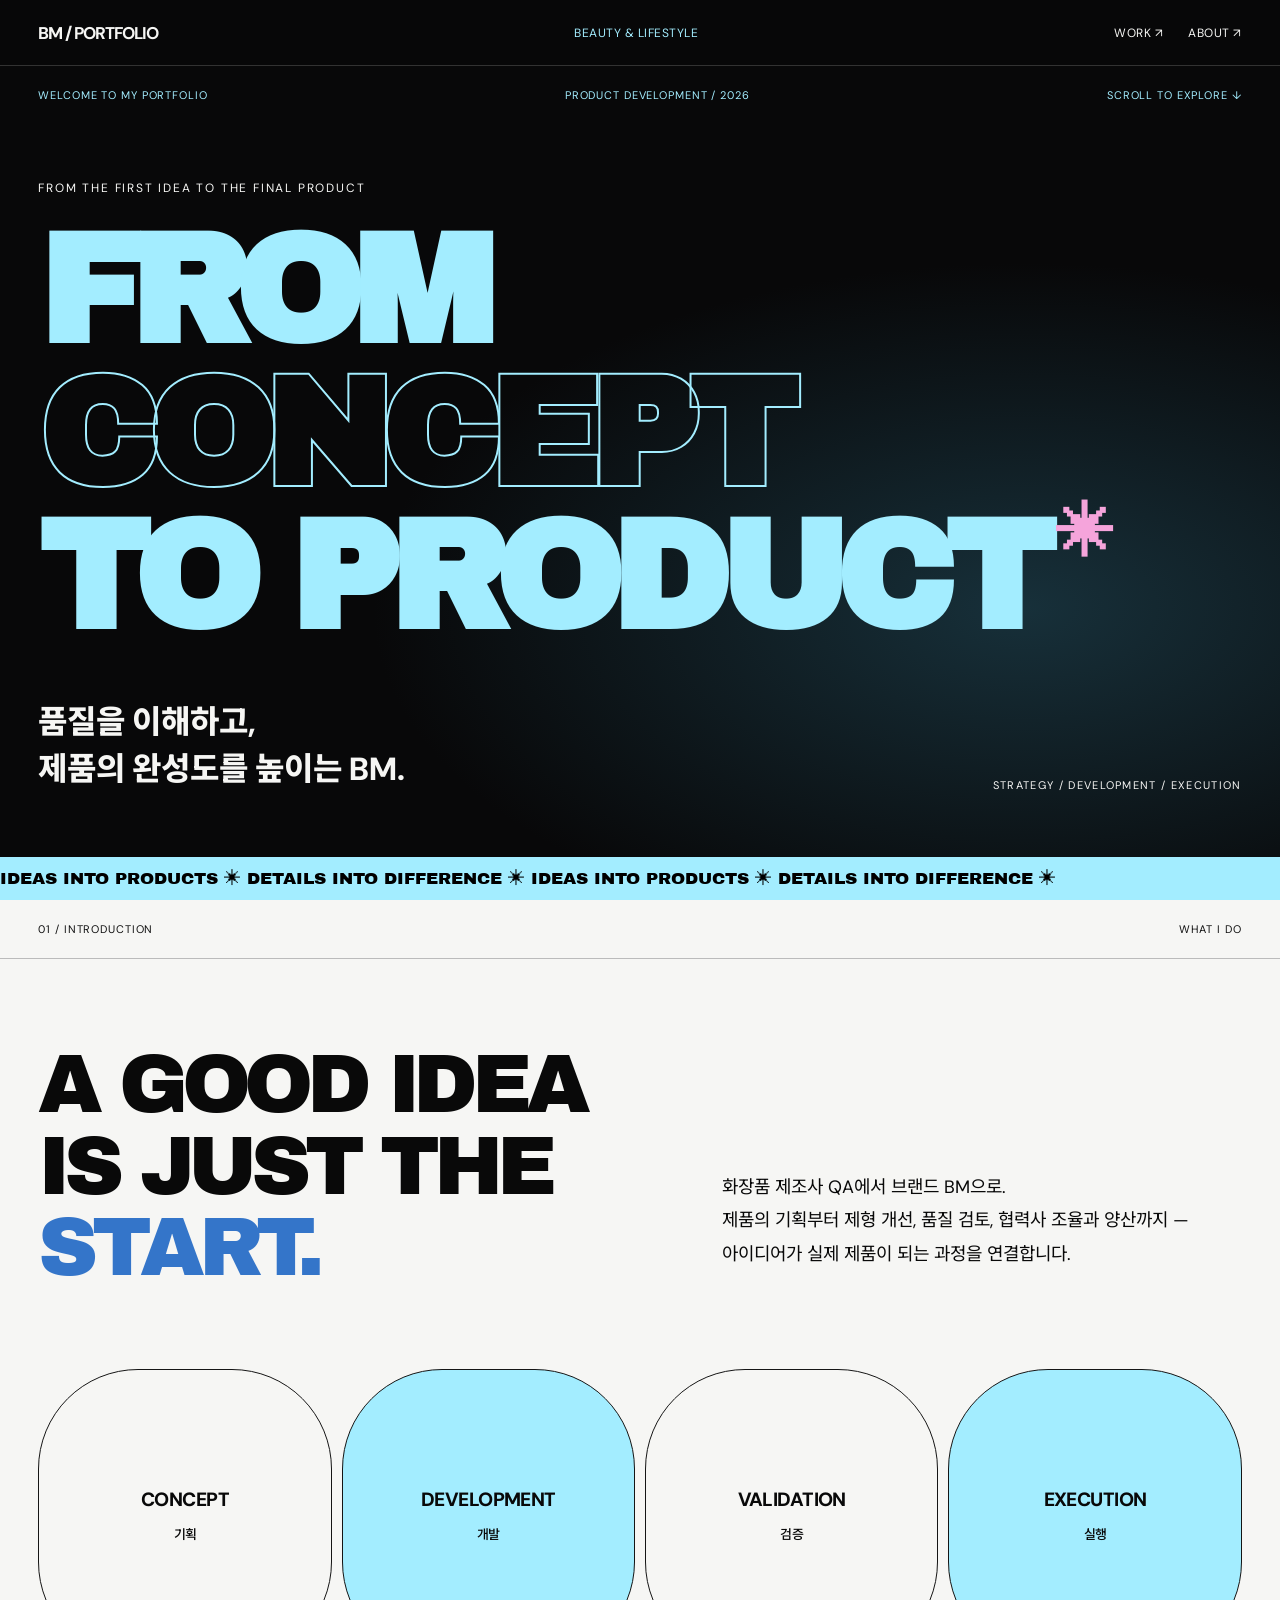
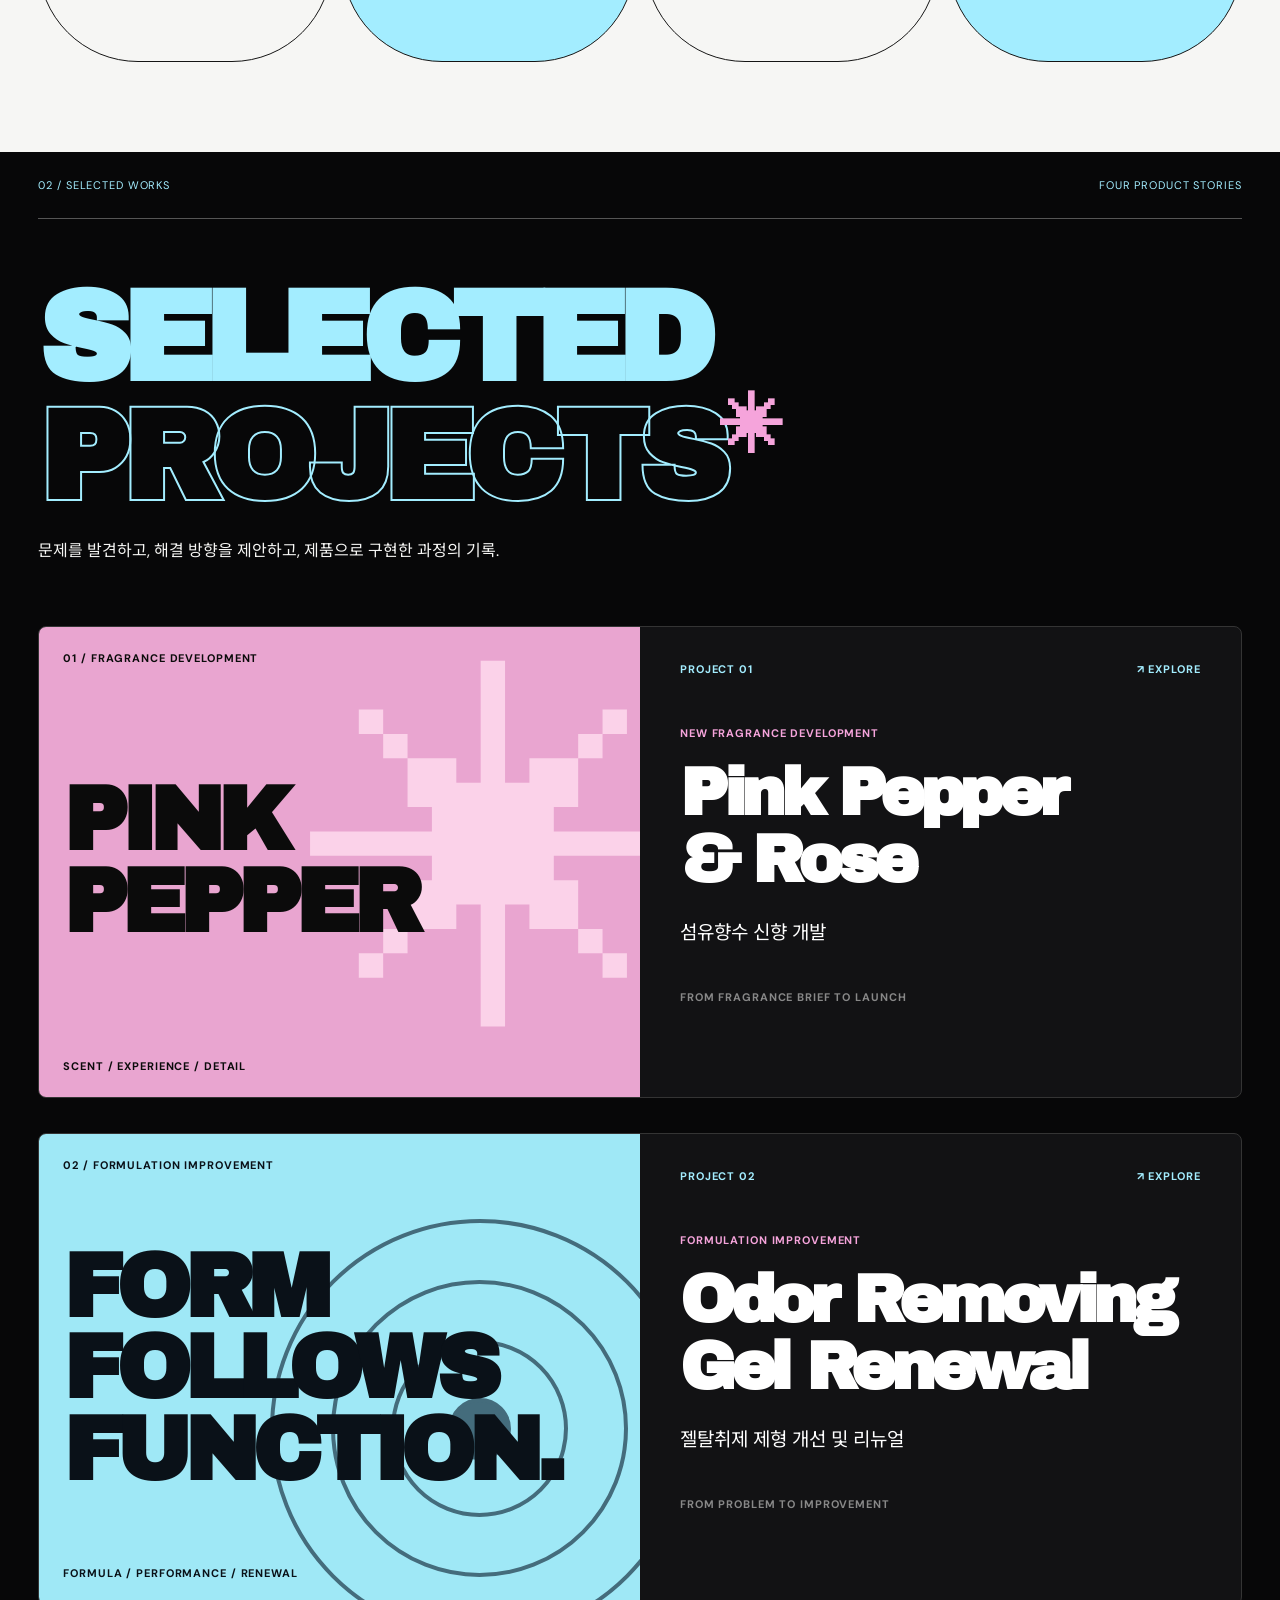
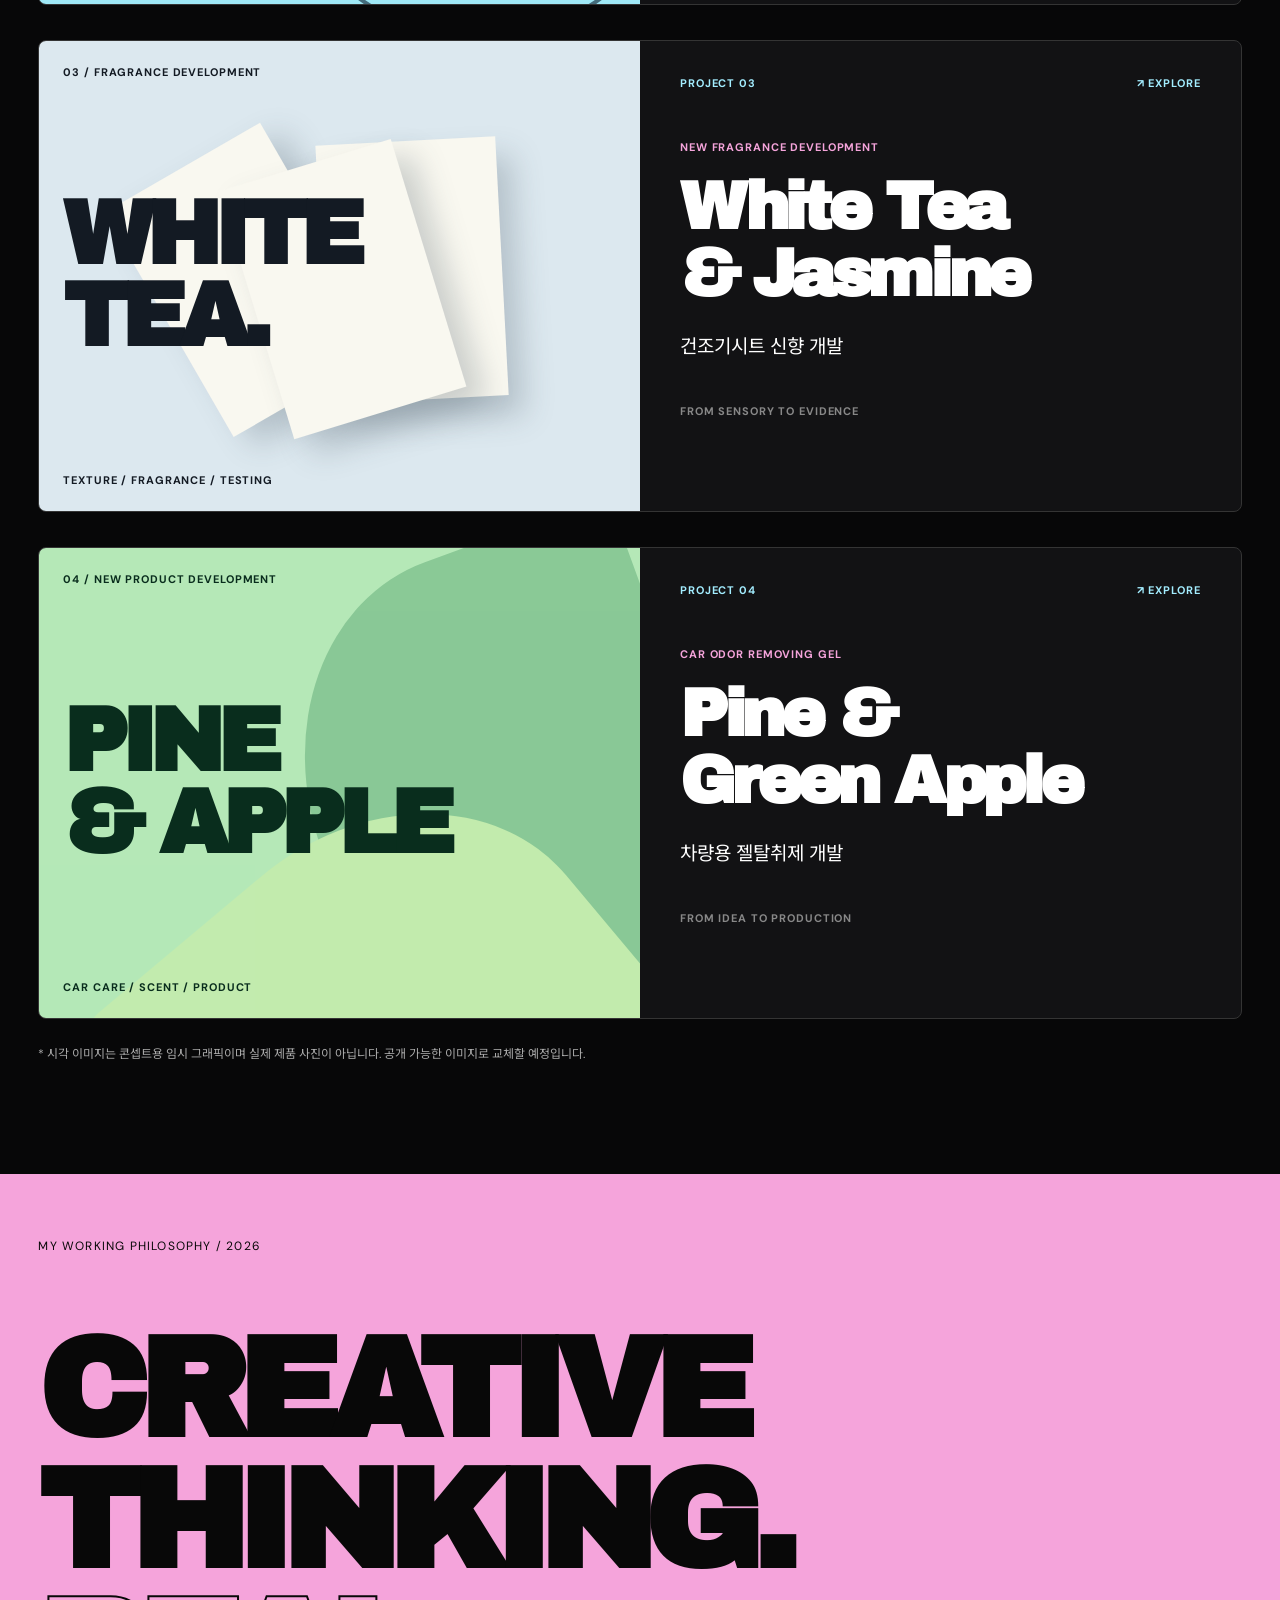
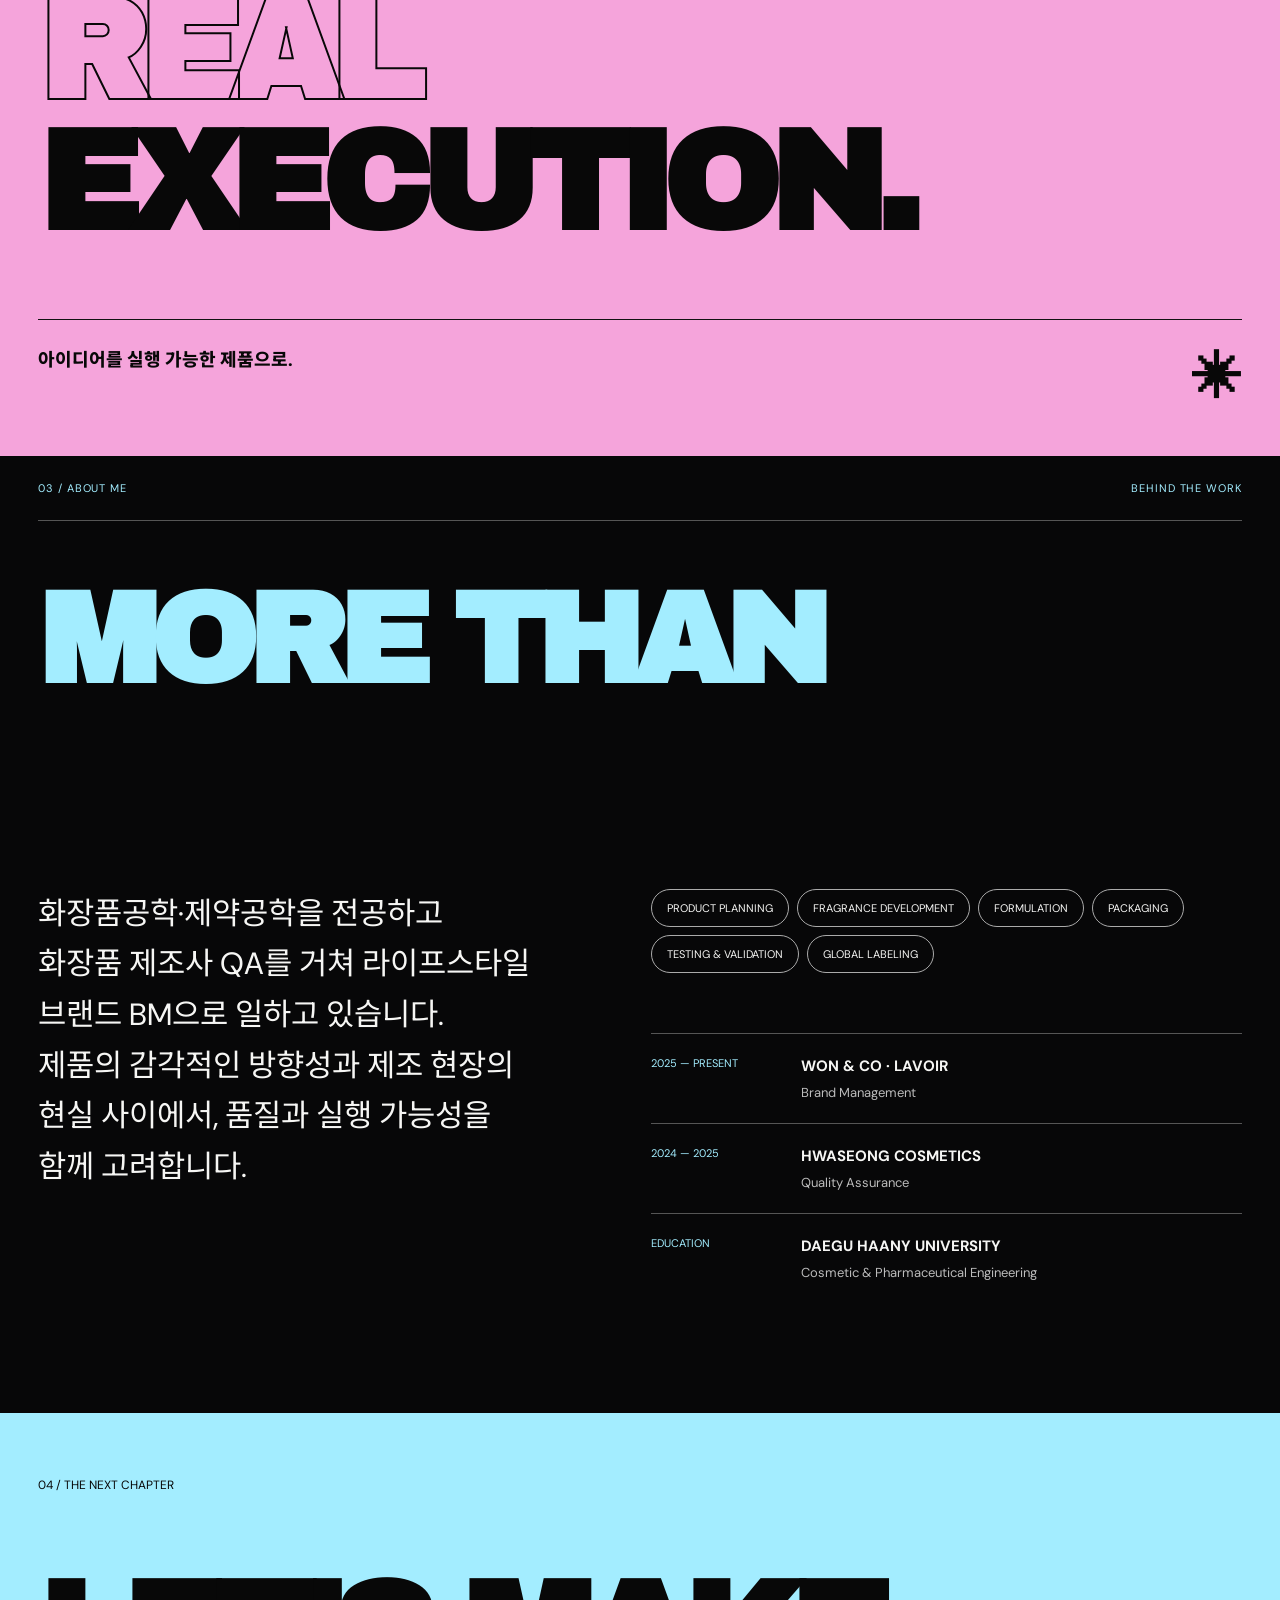
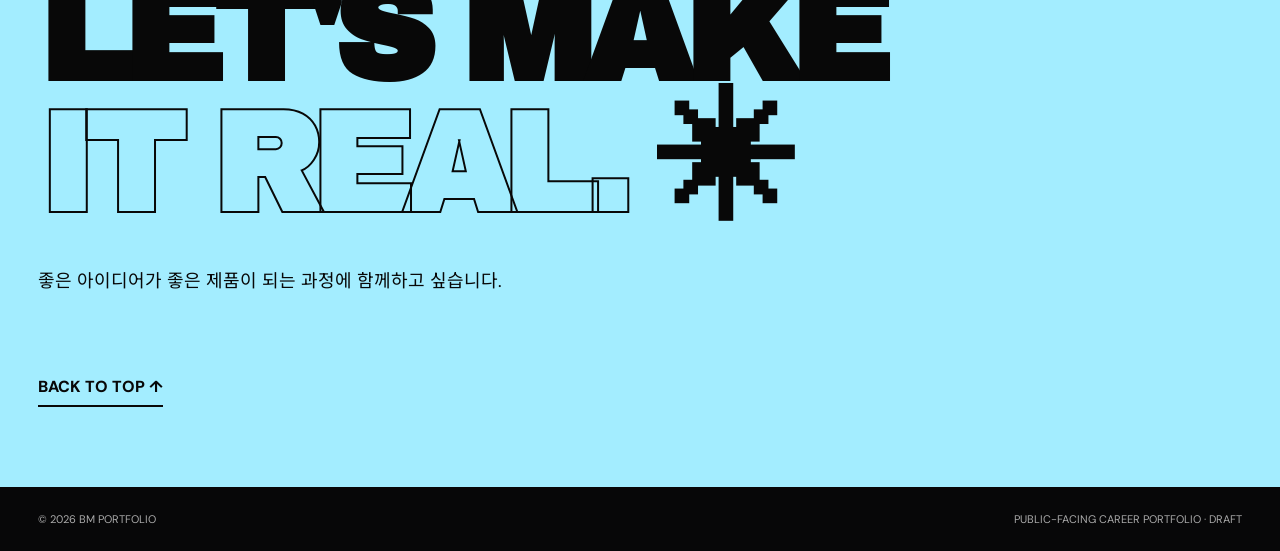
==== index.html @ 5243c2a8 "Add files via upload" ====
<!doctype html><html lang="ko"><head><meta charset="utf-8"><meta name="viewport" content="width=device-width,initial-scale=1"><meta name="theme-color" content="#050505"><meta name="description" content="Beauty & Lifestyle Brand Management Portfolio"><title>FROM CONCEPT TO PRODUCT — BM PORTFOLIO</title><link rel="stylesheet" href="style.css"></head><body>
<div class="progress" id="progress"></div><header class="topbar" id="top"><a class="logo" href="#top">BM / <b>PORTFOLIO</b></a><span>BEAUTY & LIFESTYLE</span><nav><a href="#work">WORK ↗</a><a href="#about">ABOUT ↗</a></nav></header>
<main><section class="hero"><div class="hero-meta"><span>WELCOME TO MY PORTFOLIO</span><span>PRODUCT DEVELOPMENT / 2026</span><span>SCROLL TO EXPLORE ↓</span></div><div class="hero-center"><div class="hero-kicker">FROM THE FIRST IDEA TO THE FINAL PRODUCT</div><h1>FROM<br><i>CONCEPT</i><br>TO PRODUCT<span class="star">✳</span></h1><div class="hero-bottom"><p>품질을 이해하고,<br>제품의 완성도를 높이는 BM.</p><span>STRATEGY / DEVELOPMENT / EXECUTION</span></div></div><div class="hero-ticker"><div>IDEAS INTO PRODUCTS ✳ DETAILS INTO DIFFERENCE ✳ IDEAS INTO PRODUCTS ✳ DETAILS INTO DIFFERENCE ✳ </div></div></section>
<section class="intro"><div class="intro-top"><span>01 / INTRODUCTION</span><span>WHAT I DO</span></div><div class="intro-content"><p class="intro-lead">A GOOD IDEA<br>IS JUST THE <em>START.</em></p><p class="intro-copy">화장품 제조사 QA에서 브랜드 BM으로.<br>제품의 기획부터 제형 개선, 품질 검토, 협력사 조율과 양산까지 — 아이디어가 실제 제품이 되는 과정을 연결합니다.</p></div><div class="intro-process"><span>CONCEPT <b>기획</b></span><span>DEVELOPMENT <b>개발</b></span><span>VALIDATION <b>검증</b></span><span>EXECUTION <b>실행</b></span></div></section>
<section class="work" id="work"><div class="section-label"><span>02 / SELECTED WORKS</span><span>FOUR PRODUCT STORIES</span></div><h2>SELECTED<br><em>PROJECTS</em><span>✳</span></h2><p class="work-caption">문제를 발견하고, 해결 방향을 제안하고, 제품으로 구현한 과정의 기록.</p><div class="projects">
<button class="project project-one" data-project="pink"><div class="project-visual visual-pink"><span class="visual-top">01 / FRAGRANCE DEVELOPMENT</span><div class="flower-shape">✳</div><strong>PINK<br>PEPPER</strong><span class="visual-foot">SCENT / EXPERIENCE / DETAIL</span></div><div class="project-text"><div class="project-text-top"><span>PROJECT 01</span><span>↗ EXPLORE</span></div><div><span class="project-type">NEW FRAGRANCE DEVELOPMENT</span><h3>Pink Pepper<br>& Rose</h3><p>섬유향수 신향 개발</p></div><span class="project-end">FROM FRAGRANCE BRIEF TO LAUNCH</span></div></button>
<button class="project project-two" data-project="gel"><div class="project-visual visual-gel"><span class="visual-top">02 / FORMULATION IMPROVEMENT</span><div class="gel-shape"><div></div><div></div><div></div></div><strong>FORM<br>FOLLOWS<br>FUNCTION.</strong><span class="visual-foot">FORMULA / PERFORMANCE / RENEWAL</span></div><div class="project-text"><div class="project-text-top"><span>PROJECT 02</span><span>↗ EXPLORE</span></div><div><span class="project-type">FORMULATION IMPROVEMENT</span><h3>Odor Removing<br>Gel Renewal</h3><p>젤탈취제 제형 개선 및 리뉴얼</p></div><span class="project-end">FROM PROBLEM TO IMPROVEMENT</span></div></button>
<button class="project project-three" data-project="white"><div class="project-visual visual-white"><span class="visual-top">03 / FRAGRANCE DEVELOPMENT</span><div class="paper-shape"><i></i><i></i><i></i></div><strong>WHITE<br>TEA.</strong><span class="visual-foot">TEXTURE / FRAGRANCE / TESTING</span></div><div class="project-text"><div class="project-text-top"><span>PROJECT 03</span><span>↗ EXPLORE</span></div><div><span class="project-type">NEW FRAGRANCE DEVELOPMENT</span><h3>White Tea<br>& Jasmine</h3><p>건조기시트 신향 개발</p></div><span class="project-end">FROM SENSORY TO EVIDENCE</span></div></button>
<button class="project project-four" data-project="pine"><div class="project-visual visual-pine"><span class="visual-top">04 / NEW PRODUCT DEVELOPMENT</span><div class="pine-shape"><i></i><i></i></div><strong>PINE<br>& APPLE</strong><span class="visual-foot">CAR CARE / SCENT / PRODUCT</span></div><div class="project-text"><div class="project-text-top"><span>PROJECT 04</span><span>↗ EXPLORE</span></div><div><span class="project-type">CAR ODOR REMOVING GEL</span><h3>Pine &<br>Green Apple</h3><p>차량용 젤탈취제 개발</p></div><span class="project-end">FROM IDEA TO PRODUCTION</span></div></button>
</div><p class="disclaimer">* 시각 이미지는 콘셉트용 임시 그래픽이며 실제 제품 사진이 아닙니다. 공개 가능한 이미지로 교체할 예정입니다.</p></section>
<section class="statement"><span>MY WORKING PHILOSOPHY / 2026</span><p>CREATIVE<br>THINKING.<br><em>REAL</em> EXECUTION.</p><div class="statement-bottom"><span>아이디어를 실행 가능한 제품으로.</span><span>✳</span></div></section>
<section class="about" id="about"><div class="section-label"><span>03 / ABOUT ME</span><span>BEHIND THE WORK</span></div><h2>MORE THAN<br><em>AN IDEA.</em></h2><div class="about-grid"><p>화장품공학·제약공학을 전공하고 화장품 제조사 QA를 거쳐 라이프스타일 브랜드 BM으로 일하고 있습니다. 제품의 감각적인 방향성과 제조 현장의 현실 사이에서, 품질과 실행 가능성을 함께 고려합니다.</p><div><div class="skills"><span>PRODUCT PLANNING</span><span>FRAGRANCE DEVELOPMENT</span><span>FORMULATION</span><span>PACKAGING</span><span>TESTING & VALIDATION</span><span>GLOBAL LABELING</span></div><div class="career"><div><small>2025 — PRESENT</small><b>WON & CO · LAVOIR</b><span>Brand Management</span></div><div><small>2024 — 2025</small><b>HWASEONG COSMETICS</b><span>Quality Assurance</span></div><div><small>EDUCATION</small><b>DAEGU HAANY UNIVERSITY</b><span>Cosmetic & Pharmaceutical Engineering</span></div></div></div></div></section>
<section class="closing" id="contact"><span>04 / THE NEXT CHAPTER</span><h2>LET'S MAKE<br><em>IT REAL.</em> ✳</h2><p>좋은 아이디어가 좋은 제품이 되는 과정에 함께하고 싶습니다.</p><a href="#top">BACK TO TOP ↑</a></section></main><footer><span>© 2026 BM PORTFOLIO</span><span>PUBLIC-FACING CAREER PORTFOLIO · DRAFT</span></footer>
<dialog id="projectDialog" class="dialog" aria-labelledby="dialogTitle"><div class="dialog-inner"><div class="dialog-top"><span id="dialogIndex">PROJECT / 01</span><button class="close-btn" id="closeDialog" aria-label="닫기">CLOSE ✕</button></div><div class="dialog-hero"><span id="dialogCategory"></span><h2 id="dialogTitle"></h2><p id="dialogSubtitle"></p></div><div class="dialog-content"><div><span class="kicker">OVERVIEW</span><p id="dialogOverview"></p></div><div><span class="kicker">CHALLENGE / 해결 과제</span><p id="dialogChallenge"></p></div><div><span class="kicker">MY CONTRIBUTION / 담당 역할</span><ul id="dialogContributions"></ul></div><div><span class="kicker">DECISION & OUTCOME / 판단과 결과</span><p id="dialogOutcome"></p></div><div class="dialog-foot"><span>공개 가능한 범위로 정리한 사례이며 일부 수치는 비공개</span><button id="nextProject">NEXT PROJECT ↗</button></div></div></div></dialog><script src="script.js"></script></body></html>
---- style.css ----
@import url('https://fonts.googleapis.com/css2?family=Archivo+Black&family=DM+Sans:wght@400;500;600;700;800&family=Noto+Sans+KR:wght@400;500;600;700;800&display=swap');
:root{--black:#070708;--blue:#a3edff;--pink:#f5a4db;--white:#f6f6f4}*{box-sizing:border-box}html{scroll-behavior:smooth}body{margin:0;background:var(--black);color:var(--white);font-family:'DM Sans','Noto Sans KR',sans-serif}a{color:inherit;text-decoration:none}button{font:inherit}::selection{background:var(--pink);color:#000}.progress{position:fixed;top:0;left:0;height:3px;background:var(--blue);z-index:99;width:0}.topbar{height:66px;display:flex;align-items:center;justify-content:space-between;padding:0 3%;border-bottom:1px solid #323232;font-size:12px;letter-spacing:.04em;position:relative;z-index:2}.logo{font-size:17px;font-weight:800;letter-spacing:-.06em}.topbar>span{color:var(--blue)}.topbar nav{display:flex;gap:25px}.topbar nav a:hover{color:var(--blue)}.hero{min-height:calc(100vh - 66px);display:flex;flex-direction:column;justify-content:space-between;overflow:hidden;background:radial-gradient(ellipse at 80% 65%,#17303a 0%,transparent 45%),#080809}.hero-meta,.section-label,.intro-top{display:flex;justify-content:space-between;gap:20px;padding:22px 3%;font-size:11px;letter-spacing:.08em;color:var(--blue)}.hero-center{padding:4vh 3% 5vh}.hero-kicker{font-size:12px;margin-bottom:25px;letter-spacing:.15em}.hero h1,.work h2,.about h2,.closing h2,.statement p{font-family:'Archivo Black','Noto Sans KR',sans-serif;font-weight:900;letter-spacing:-.075em;line-height:.93;margin:0}.hero h1{font-size:clamp(65px,12vw,205px);color:var(--blue)}.hero h1 i,.work h2 em,.about h2 em,.closing h2 em,.statement p em{font-style:normal;color:transparent;-webkit-text-stroke:2px currentColor}.hero h1 i{color:transparent;-webkit-text-stroke:2px var(--blue)}.star{font-size:.38em;vertical-align:top;margin-left:1vw;color:var(--pink)}.hero-bottom{display:flex;justify-content:space-between;align-items:end;gap:20px;margin-top:50px}.hero-bottom p{font-size:clamp(17px,2.5vw,34px);font-weight:800;line-height:1.45;margin:0}.hero-bottom>span{font-size:11px;letter-spacing:.12em}.hero-ticker{background:var(--blue);color:#000;overflow:hidden;white-space:nowrap;font-family:'Archivo Black',sans-serif;font-size:17px;padding:12px 0}.hero-ticker div{width:max-content;animation:marquee 22s linear infinite}@keyframes marquee{to{transform:translateX(-45%)}}.intro{background:var(--white);color:#090909;padding-bottom:90px}.intro-top{color:#111;border-bottom:1px solid #bbb}.intro-content{display:grid;grid-template-columns:1.2fr 1fr;gap:5%;padding:85px 3% 80px;align-items:end}.intro-lead{font-family:'Archivo Black',sans-serif;font-size:clamp(35px,6.5vw,105px);letter-spacing:-.075em;line-height:.98;margin:0}.intro-lead em{color:#3475c9;font-style:normal}.intro-copy{font-size:clamp(14px,1.4vw,20px);line-height:1.85;word-break:keep-all}.intro-process{display:grid;grid-template-columns:repeat(4,1fr);padding:0 3%;gap:10px}.intro-process span{border:1px solid #151515;border-radius:100px;aspect-ratio:1;display:flex;flex-direction:column;align-items:center;justify-content:center;font-size:clamp(11px,1.5vw,21px);font-weight:800;letter-spacing:-.03em}.intro-process span:nth-child(even){background:var(--blue)}.intro-process b{font-size:13px;font-weight:500;margin-top:12px}.work{padding:0 3% 100px}.work .section-label{padding:26px 0;border-bottom:1px solid #555}.work h2,.about h2{font-size:clamp(65px,10vw,160px);color:var(--blue);margin:60px 0 20px}.work h2 em{color:transparent;-webkit-text-stroke:2px var(--blue)}.work h2>span{color:var(--pink);font-size:.5em;vertical-align:top}.work-caption{margin:0 0 65px;font-size:16px}.projects{display:grid;gap:35px}.project{display:grid;grid-template-columns:1fr 1fr;width:100%;min-height:470px;text-align:left;background:#121214;color:#fff;border:1px solid #343434;border-radius:8px;overflow:hidden;padding:0;cursor:pointer;transition:transform .3s,border-color .3s}.project:hover{transform:translateY(-5px);border-color:var(--blue)}.project-visual{min-height:470px;position:relative;overflow:hidden;display:flex;flex-direction:column;justify-content:space-between;padding:24px}.visual-top,.visual-foot,.project-text-top,.project-type,.project-end{font-size:11px;letter-spacing:.08em;font-weight:700;position:relative;z-index:1}.project-visual strong{font-family:'Archivo Black',sans-serif;font-size:clamp(45px,7vw,110px);letter-spacing:-.08em;line-height:.91;position:relative;z-index:1}.visual-pink{background:#e9a5d0;color:#0b0b0b}.flower-shape{position:absolute;font-size:390px;color:#fbd2e9;top:10%;right:-10%;line-height:1}.visual-gel{background:#9fe8f6;color:#0a1118}.gel-shape{position:absolute;right:-50px;top:18%;width:70%;aspect-ratio:1;border:4px solid #142a3b;border-radius:50%;display:grid;place-items:center;opacity:.65}.gel-shape div{position:absolute;width:72%;height:72%;border:4px solid #142a3b;border-radius:50%}.gel-shape div:nth-child(2){width:43%;height:43%}.gel-shape div:nth-child(3){width:15%;height:15%;background:#142a3b}.visual-white{background:#dce8ef;color:#131a23}.paper-shape{position:absolute;inset:0;display:grid;place-items:center;transform:rotate(-15deg)}.paper-shape i{position:absolute;width:30%;height:55%;background:#f9f8f0;box-shadow:15px 20px 30px #41515b40}.paper-shape i:nth-child(1){transform:translate(-50%,-8%) rotate(-15deg)}.paper-shape i:nth-child(2){transform:translate(40%,5%) rotate(12deg)}.paper-shape i:nth-child(3){transform:translate(0,5%) rotate(-2deg)}.visual-pine{background:#b5e8b7;color:#092d1d}.pine-shape{position:absolute;right:-10%;top:0;width:65%;height:100%;opacity:.4;transform:rotate(-20deg)}.pine-shape i{display:block;width:100%;height:100%;border-radius:50% 5% 50% 5%;background:#4a9965;position:absolute}.pine-shape i:nth-child(2){transform:translate(-50%,40%) rotate(70deg);background:#d6f0a0}.project-text{padding:35px 40px;display:flex;flex-direction:column;justify-content:space-between;gap:45px}.project-text-top{display:flex;justify-content:space-between;color:var(--blue)}.project-type{color:var(--pink)}.project-text h3{font-family:'Archivo Black',sans-serif;font-size:clamp(40px,5.2vw,84px);line-height:1;letter-spacing:-.065em;margin:18px 0 24px}.project-text p{font-size:19px;margin:0}.project-end{color:#888}.disclaimer{font-size:12px;color:#aaa;margin-top:25px}.statement{background:var(--pink);color:#080808;padding:60px 3% 45px}.statement>span{font-size:12px;letter-spacing:.1em}.statement p{font-size:clamp(55px,11vw,180px);margin:70px 0}.statement p em{color:transparent;-webkit-text-stroke:2px #080808}.statement-bottom{border-top:1px solid #111;padding-top:25px;display:flex;justify-content:space-between;font-weight:800;font-size:18px}.statement-bottom span:last-child{font-size:50px}.about{padding:0 3% 110px}.about .section-label{padding:25px 0;border-bottom:1px solid #555}.about h2{margin-bottom:70px}.about-grid{display:grid;grid-template-columns:1fr 1.2fr;gap:10%}.about-grid>p{font-size:clamp(19px,2.4vw,32px);line-height:1.65;word-break:keep-all;margin:0}.skills{display:flex;flex-wrap:wrap;gap:8px;margin-bottom:60px}.skills span{border:1px solid #aaa;border-radius:100px;padding:11px 15px;font-size:11px}.career>div{display:grid;grid-template-columns:130px 1fr;gap:8px 20px;padding:22px 0;border-top:1px solid #555}.career small{font-size:11px;color:var(--blue)}.career b{font-size:15px}.career span{grid-column:2;font-size:13px;color:#bbb}.closing{padding:60px 3% 80px;background:var(--blue);color:#080808}.closing>span{font-size:12px}.closing h2{font-size:clamp(60px,11vw,170px);margin:75px 0 35px}.closing h2 em{color:transparent;-webkit-text-stroke:2px #080808}.closing p{font-size:18px}.closing a{display:inline-block;margin-top:65px;border-bottom:2px solid #080808;padding-bottom:8px;font-weight:800}footer{padding:25px 3%;display:flex;justify-content:space-between;font-size:11px;color:#aaa}.dialog{max-width:900px;width:calc(100% - 24px);max-height:90vh;border:1px solid #444;background:#101013;color:#fff;padding:0;border-radius:8px}.dialog::backdrop{background:#000c;backdrop-filter:blur(8px)}.dialog-inner{padding:35px}.dialog-top{display:flex;justify-content:space-between;align-items:center;color:var(--blue);font-size:12px}.close-btn,.dialog-foot button{background:var(--blue);color:#000;border:0;padding:13px 18px;font-weight:800;cursor:pointer}.dialog-hero{padding:65px 0 45px;border-bottom:1px solid #555}.dialog-hero>span,.kicker{font-size:11px;letter-spacing:.1em;color:var(--pink);font-weight:800}.dialog-hero h2{font-family:'Archivo Black',sans-serif;font-size:clamp(36px,7vw,80px);line-height:1;letter-spacing:-.07em;margin:18px 0}.dialog-hero p{font-size:20px}.dialog-content{display:grid;gap:30px;padding:35px 0}.dialog-content p,.dialog-content li{line-height:1.8;word-break:keep-all}.dialog-content ul{padding-left:22px}.dialog-foot{border-top:1px solid #555;padding-top:25px;display:flex;justify-content:space-between;align-items:center;gap:20px;font-size:12px;color:#aaa}@media(max-width:760px){.topbar{height:58px}.topbar>span{display:none}.hero{min-height:75vh}.hero-meta span:nth-child(2){display:none}.hero h1{font-size:clamp(50px,12.5vw,95px)}.hero h1 i{-webkit-text-stroke:1px var(--blue)}.hero-bottom{align-items:start;flex-direction:column}.intro-content,.about-grid{grid-template-columns:1fr;gap:30px}.intro-content{padding:55px 3%}.intro-process{grid-template-columns:repeat(2,1fr)}.intro-process span{max-width:230px;width:100%;margin:auto}.project{grid-template-columns:1fr}.project-visual{min-height:330px}.project-text{min-height:320px;padding:26px}.project-text h3{font-size:clamp(42px,10vw,68px)}.career>div{grid-template-columns:100px 1fr}.statement p{margin:45px 0}.dialog-inner{padding:22px}.dialog-foot{flex-direction:column;align-items:start}footer{gap:20px;flex-wrap:wrap}}
@media(prefers-reduced-motion:reduce){*,*:before,*:after{animation:none!important;scroll-behavior:auto!important;transition:none!important}}
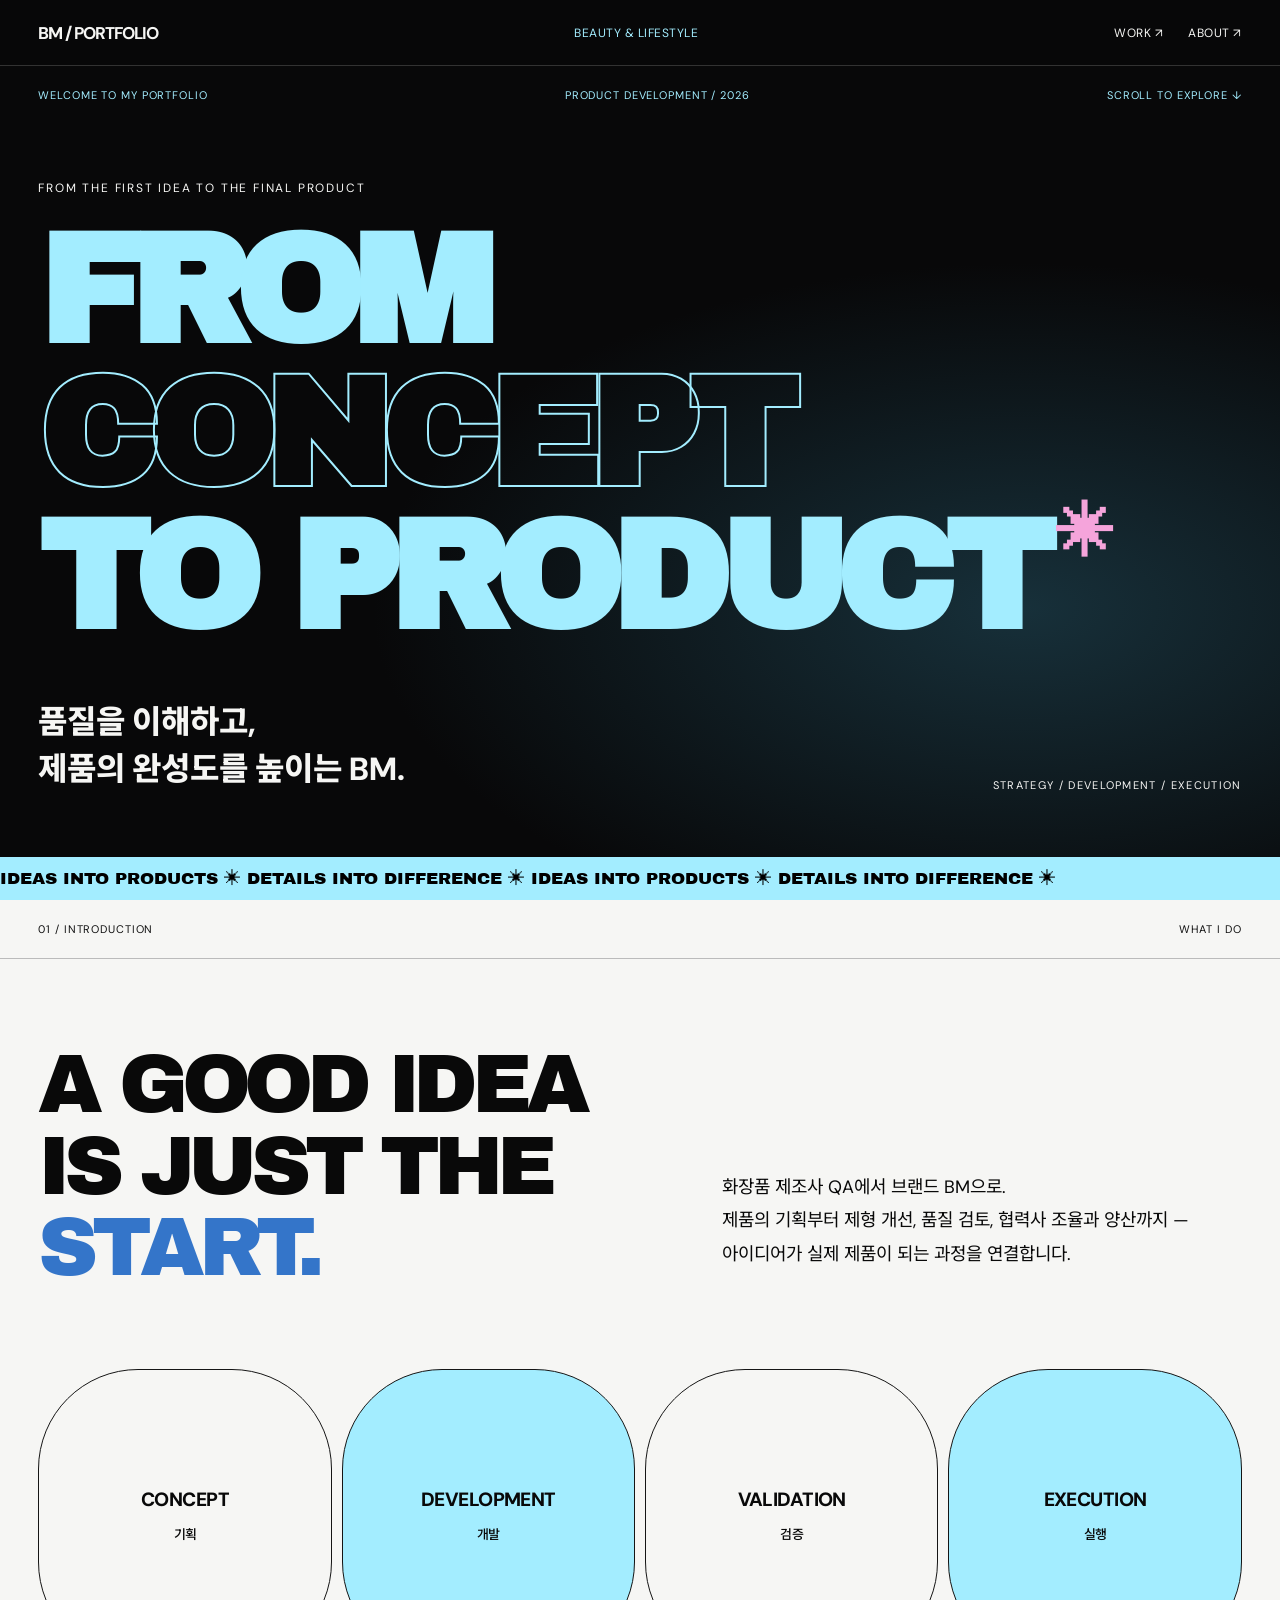
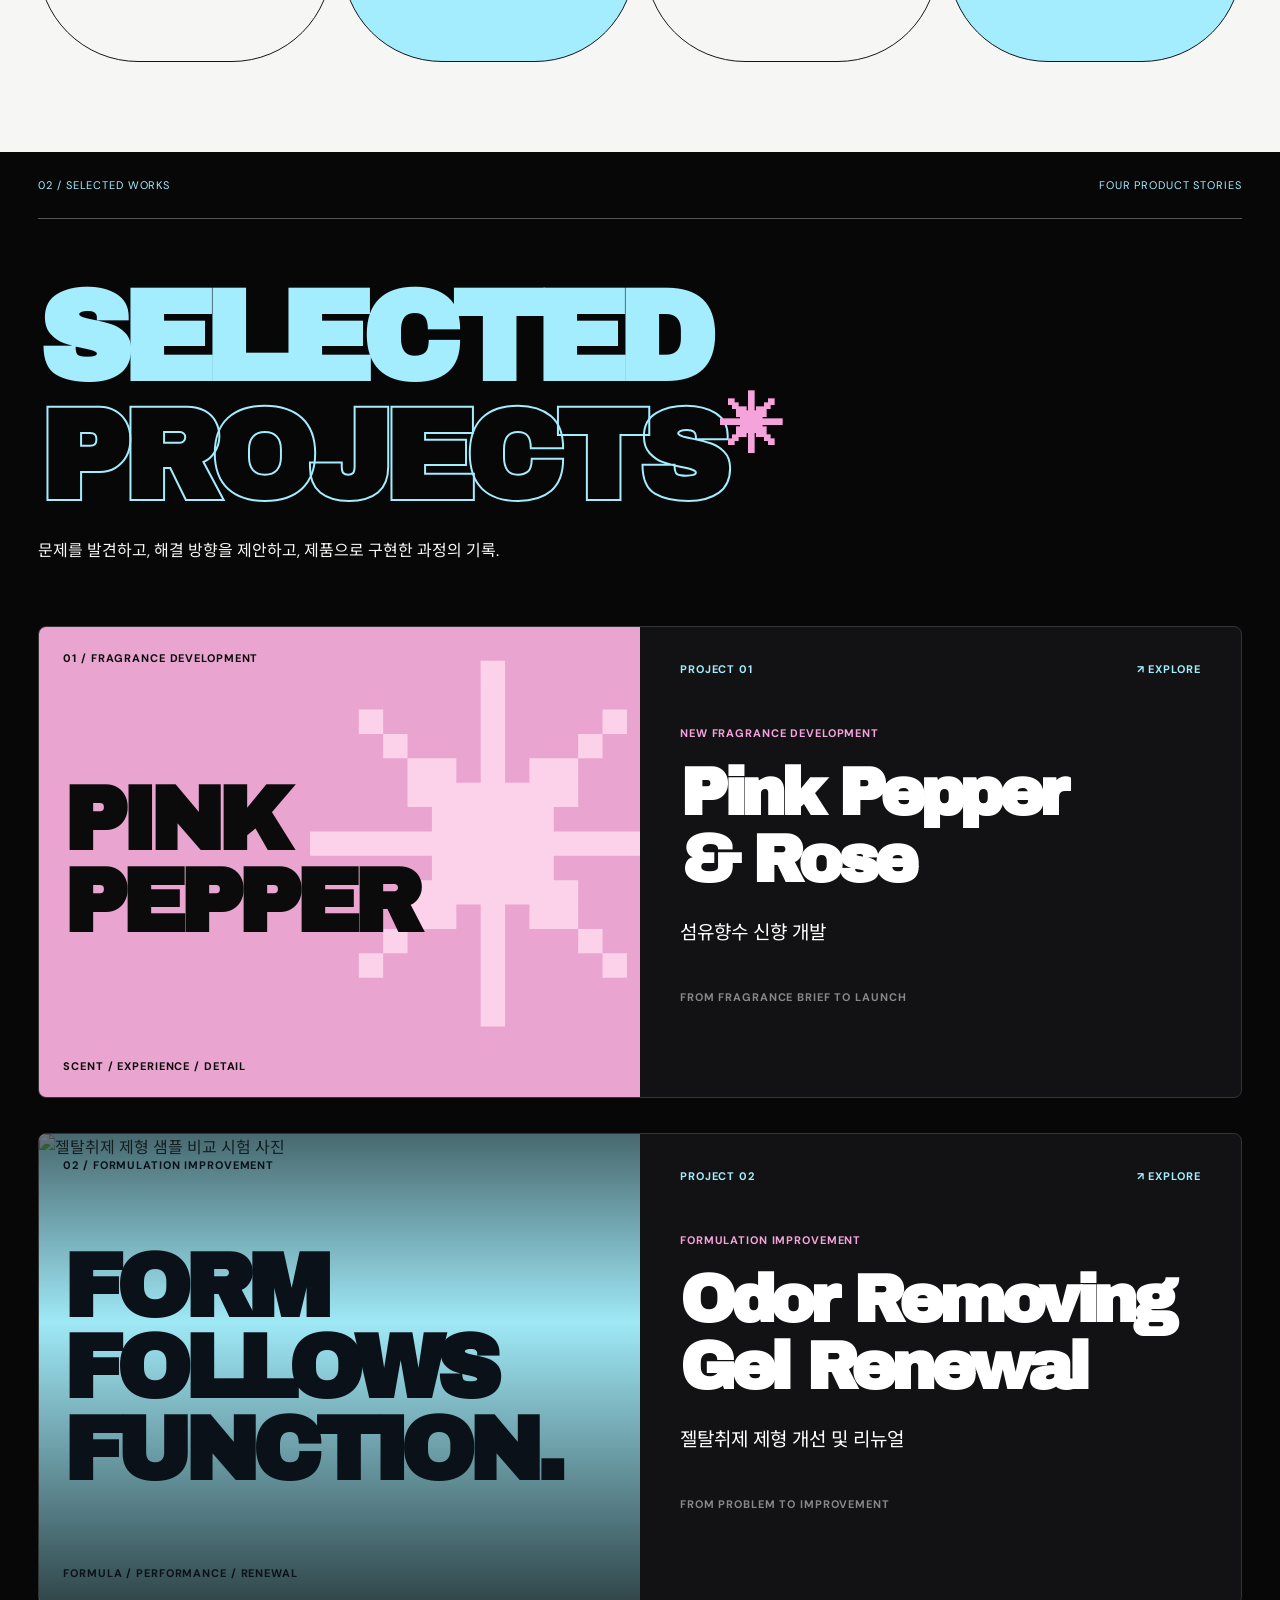
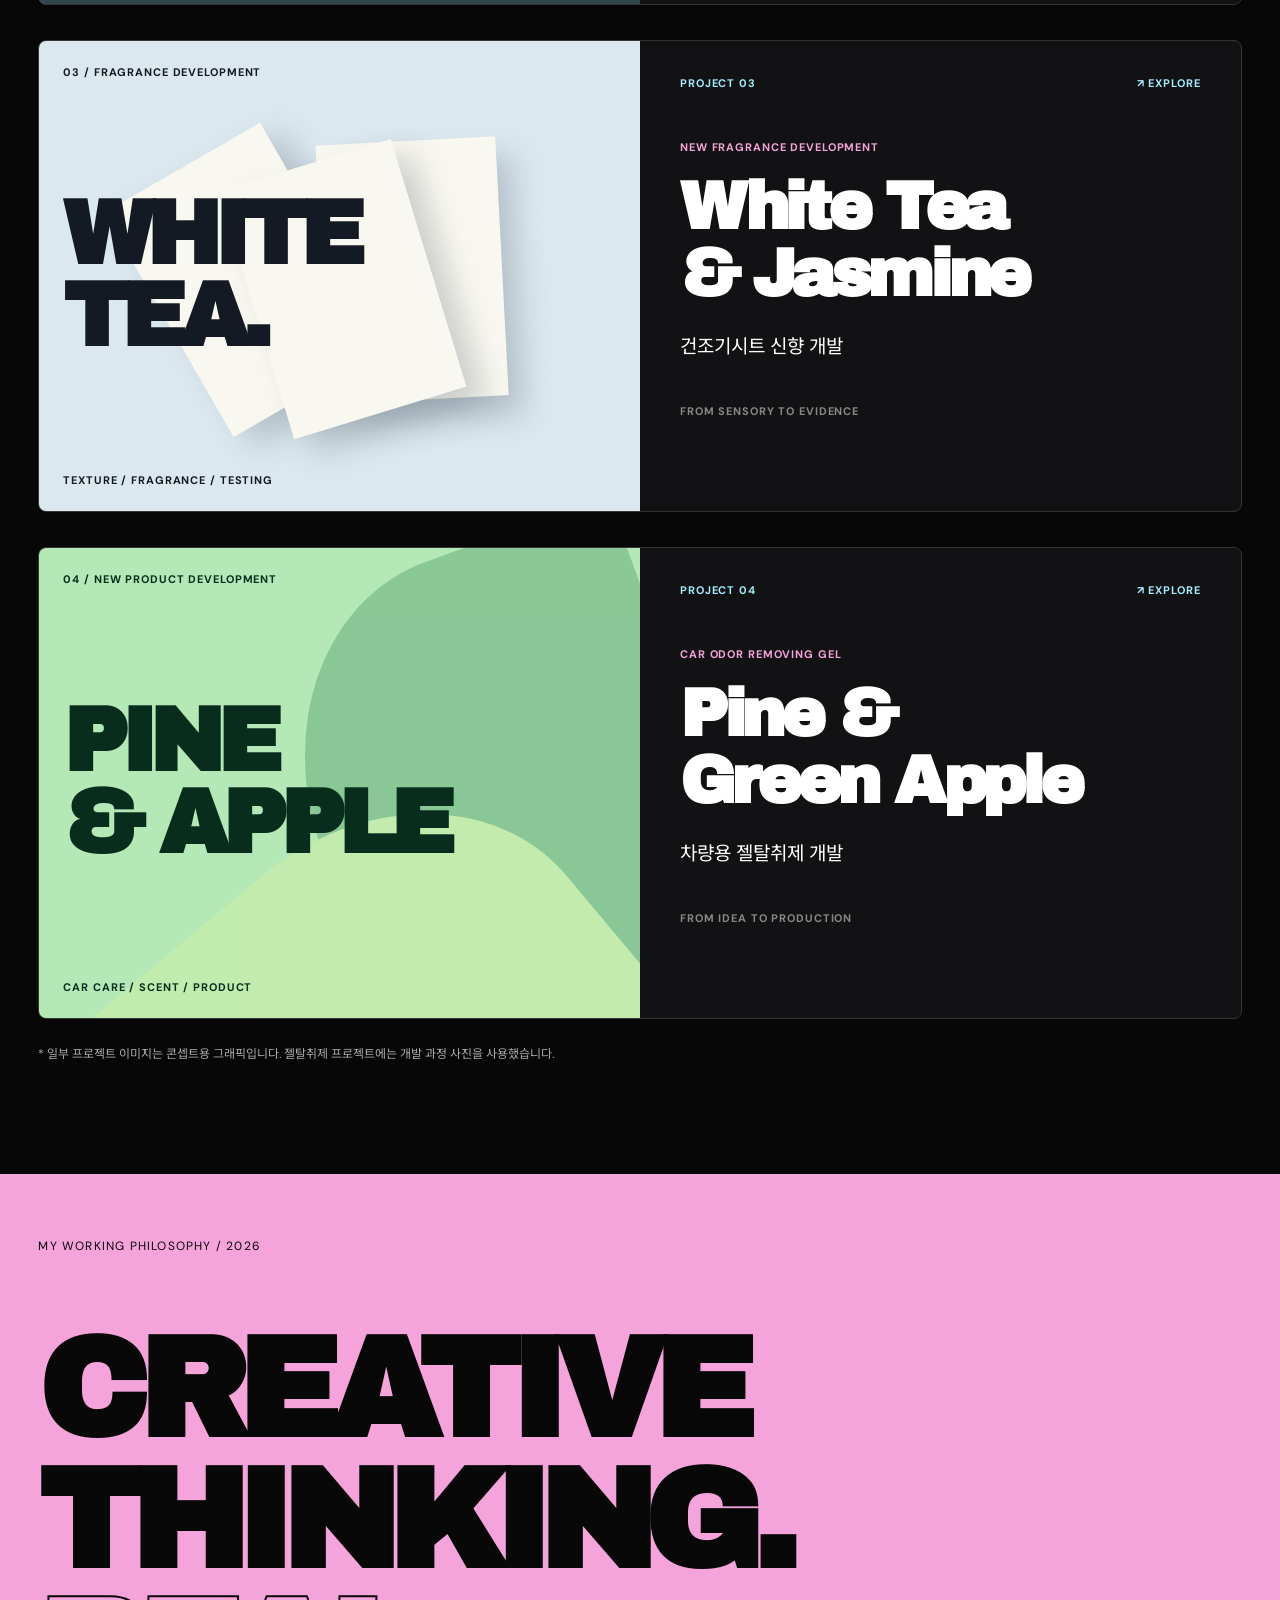
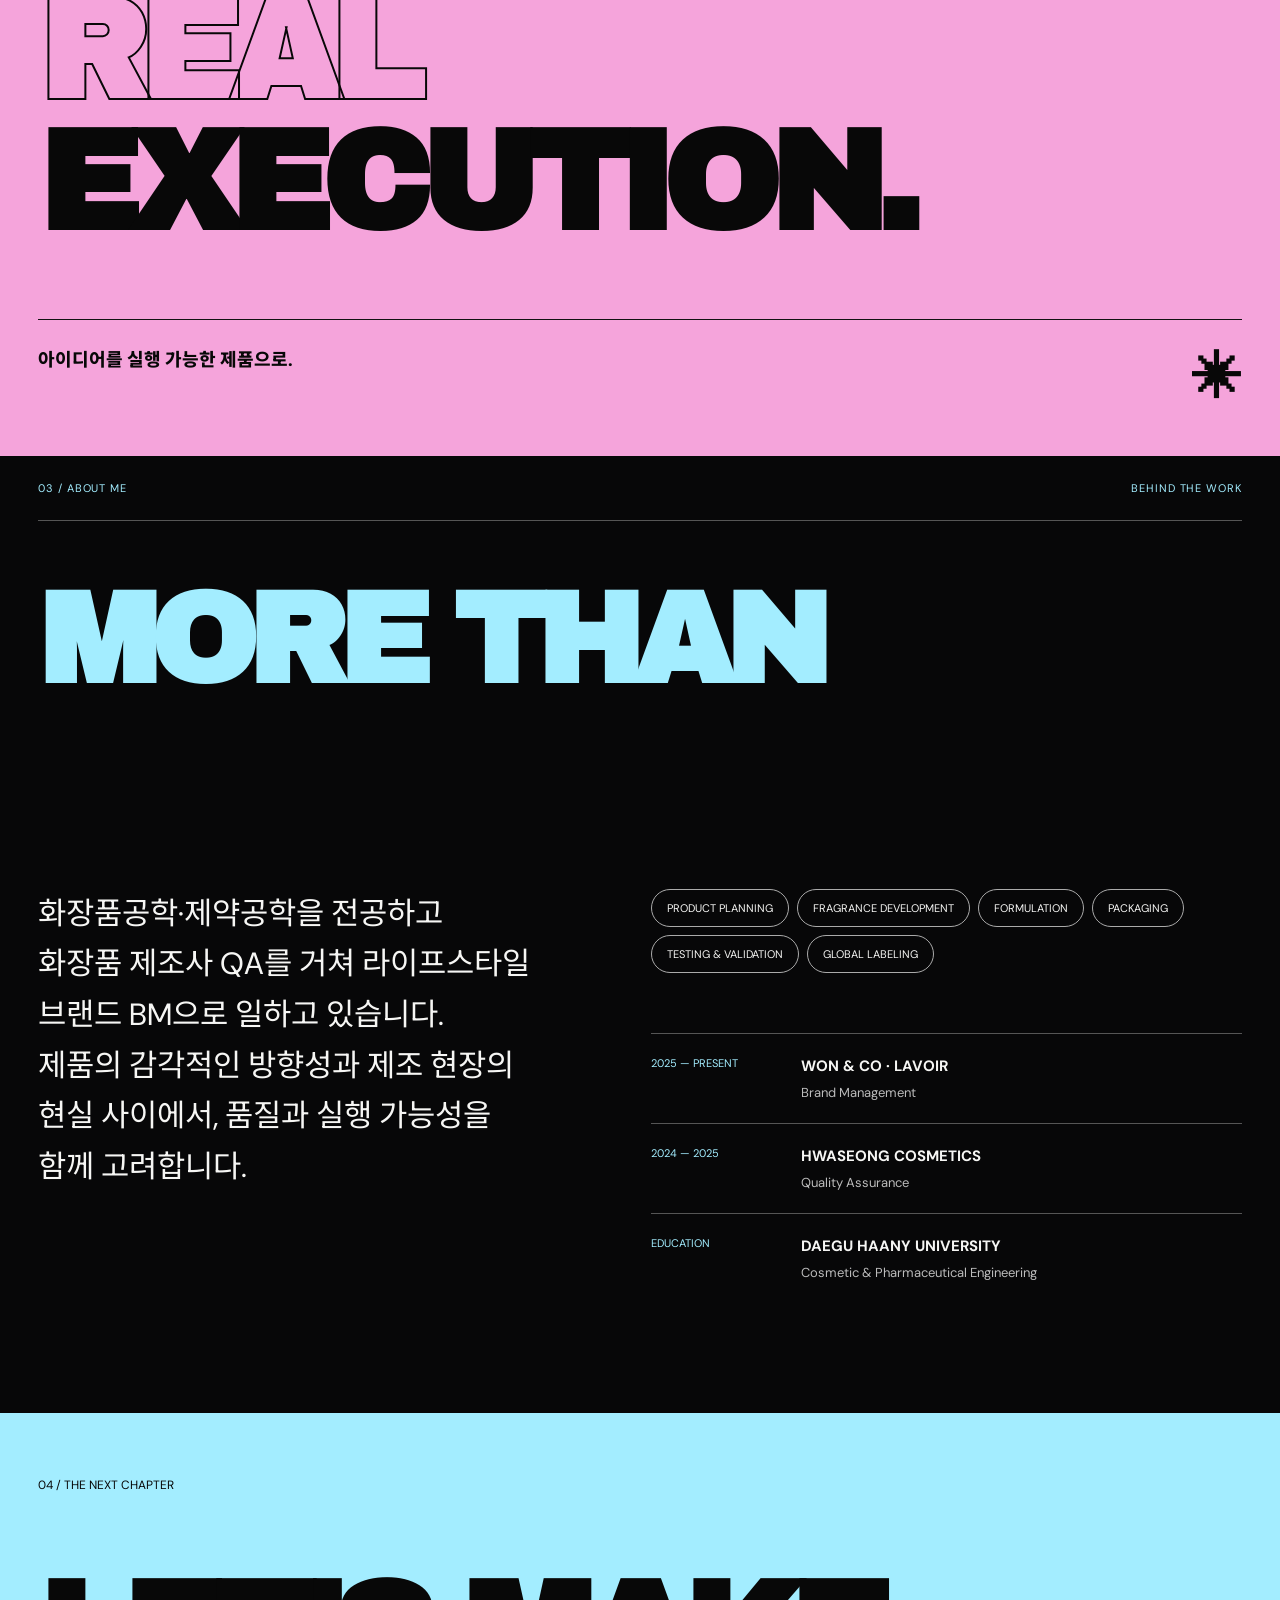
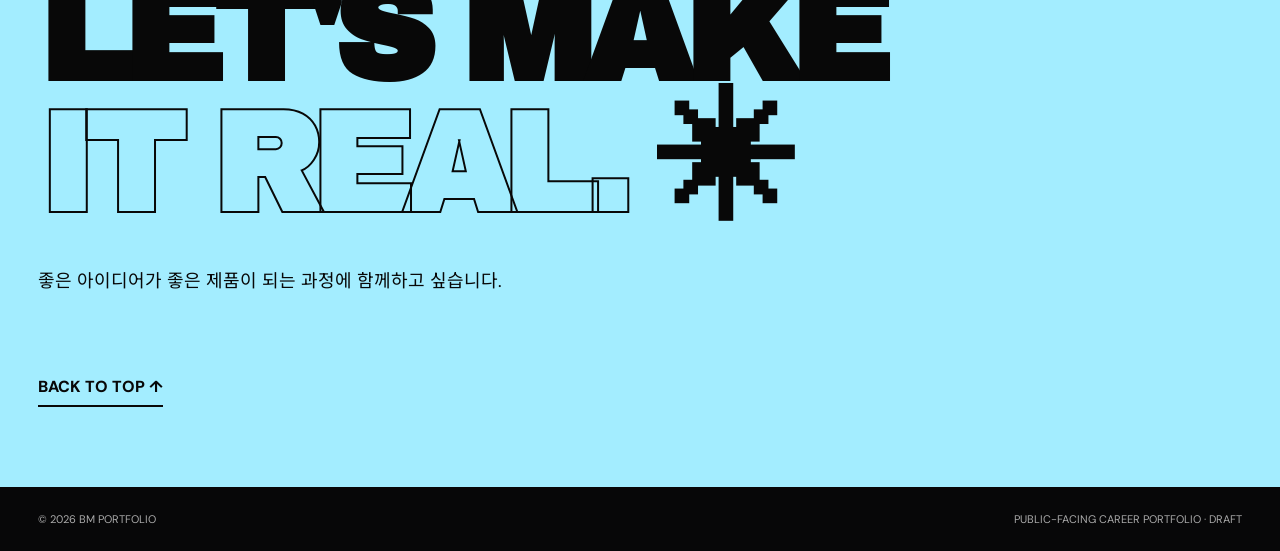
==== commit bd3a234b: "Add files via upload" ====
--- a/index.html
+++ b/index.html
@@ -4,11 +4,18 @@
 <section class="intro"><div class="intro-top"><span>01 / INTRODUCTION</span><span>WHAT I DO</span></div><div class="intro-content"><p class="intro-lead">A GOOD IDEA<br>IS JUST THE <em>START.</em></p><p class="intro-copy">화장품 제조사 QA에서 브랜드 BM으로.<br>제품의 기획부터 제형 개선, 품질 검토, 협력사 조율과 양산까지 — 아이디어가 실제 제품이 되는 과정을 연결합니다.</p></div><div class="intro-process"><span>CONCEPT <b>기획</b></span><span>DEVELOPMENT <b>개발</b></span><span>VALIDATION <b>검증</b></span><span>EXECUTION <b>실행</b></span></div></section>
 <section class="work" id="work"><div class="section-label"><span>02 / SELECTED WORKS</span><span>FOUR PRODUCT STORIES</span></div><h2>SELECTED<br><em>PROJECTS</em><span>✳</span></h2><p class="work-caption">문제를 발견하고, 해결 방향을 제안하고, 제품으로 구현한 과정의 기록.</p><div class="projects">
 <button class="project project-one" data-project="pink"><div class="project-visual visual-pink"><span class="visual-top">01 / FRAGRANCE DEVELOPMENT</span><div class="flower-shape">✳</div><strong>PINK<br>PEPPER</strong><span class="visual-foot">SCENT / EXPERIENCE / DETAIL</span></div><div class="project-text"><div class="project-text-top"><span>PROJECT 01</span><span>↗ EXPLORE</span></div><div><span class="project-type">NEW FRAGRANCE DEVELOPMENT</span><h3>Pink Pepper<br>& Rose</h3><p>섬유향수 신향 개발</p></div><span class="project-end">FROM FRAGRANCE BRIEF TO LAUNCH</span></div></button>
-<button class="project project-two" data-project="gel"><div class="project-visual visual-gel"><span class="visual-top">02 / FORMULATION IMPROVEMENT</span><div class="gel-shape"><div></div><div></div><div></div></div><strong>FORM<br>FOLLOWS<br>FUNCTION.</strong><span class="visual-foot">FORMULA / PERFORMANCE / RENEWAL</span></div><div class="project-text"><div class="project-text-top"><span>PROJECT 02</span><span>↗ EXPLORE</span></div><div><span class="project-type">FORMULATION IMPROVEMENT</span><h3>Odor Removing<br>Gel Renewal</h3><p>젤탈취제 제형 개선 및 리뉴얼</p></div><span class="project-end">FROM PROBLEM TO IMPROVEMENT</span></div></button>
+<button class="project project-two" data-project="gel"><div class="project-visual visual-gel"><span class="visual-top">02 / FORMULATION IMPROVEMENT</span><img class="gel-project-photo" src="assets/gel-test.jpg" alt="젤탈취제 제형 샘플 비교 시험 사진"><strong>FORM<br>FOLLOWS<br>FUNCTION.</strong><span class="visual-foot">FORMULA / PERFORMANCE / RENEWAL</span></div><div class="project-text"><div class="project-text-top"><span>PROJECT 02</span><span>↗ EXPLORE</span></div><div><span class="project-type">FORMULATION IMPROVEMENT</span><h3>Odor Removing<br>Gel Renewal</h3><p>젤탈취제 제형 개선 및 리뉴얼</p></div><span class="project-end">FROM PROBLEM TO IMPROVEMENT</span></div></button>
 <button class="project project-three" data-project="white"><div class="project-visual visual-white"><span class="visual-top">03 / FRAGRANCE DEVELOPMENT</span><div class="paper-shape"><i></i><i></i><i></i></div><strong>WHITE<br>TEA.</strong><span class="visual-foot">TEXTURE / FRAGRANCE / TESTING</span></div><div class="project-text"><div class="project-text-top"><span>PROJECT 03</span><span>↗ EXPLORE</span></div><div><span class="project-type">NEW FRAGRANCE DEVELOPMENT</span><h3>White Tea<br>& Jasmine</h3><p>건조기시트 신향 개발</p></div><span class="project-end">FROM SENSORY TO EVIDENCE</span></div></button>
 <button class="project project-four" data-project="pine"><div class="project-visual visual-pine"><span class="visual-top">04 / NEW PRODUCT DEVELOPMENT</span><div class="pine-shape"><i></i><i></i></div><strong>PINE<br>& APPLE</strong><span class="visual-foot">CAR CARE / SCENT / PRODUCT</span></div><div class="project-text"><div class="project-text-top"><span>PROJECT 04</span><span>↗ EXPLORE</span></div><div><span class="project-type">CAR ODOR REMOVING GEL</span><h3>Pine &<br>Green Apple</h3><p>차량용 젤탈취제 개발</p></div><span class="project-end">FROM IDEA TO PRODUCTION</span></div></button>
-</div><p class="disclaimer">* 시각 이미지는 콘셉트용 임시 그래픽이며 실제 제품 사진이 아닙니다. 공개 가능한 이미지로 교체할 예정입니다.</p></section>
+</div><p class="disclaimer">* 일부 프로젝트 이미지는 콘셉트용 그래픽입니다. 젤탈취제 프로젝트에는 개발 과정 사진을 사용했습니다.</p></section>
 <section class="statement"><span>MY WORKING PHILOSOPHY / 2026</span><p>CREATIVE<br>THINKING.<br><em>REAL</em> EXECUTION.</p><div class="statement-bottom"><span>아이디어를 실행 가능한 제품으로.</span><span>✳</span></div></section>
 <section class="about" id="about"><div class="section-label"><span>03 / ABOUT ME</span><span>BEHIND THE WORK</span></div><h2>MORE THAN<br><em>AN IDEA.</em></h2><div class="about-grid"><p>화장품공학·제약공학을 전공하고 화장품 제조사 QA를 거쳐 라이프스타일 브랜드 BM으로 일하고 있습니다. 제품의 감각적인 방향성과 제조 현장의 현실 사이에서, 품질과 실행 가능성을 함께 고려합니다.</p><div><div class="skills"><span>PRODUCT PLANNING</span><span>FRAGRANCE DEVELOPMENT</span><span>FORMULATION</span><span>PACKAGING</span><span>TESTING & VALIDATION</span><span>GLOBAL LABELING</span></div><div class="career"><div><small>2025 — PRESENT</small><b>WON & CO · LAVOIR</b><span>Brand Management</span></div><div><small>2024 — 2025</small><b>HWASEONG COSMETICS</b><span>Quality Assurance</span></div><div><small>EDUCATION</small><b>DAEGU HAANY UNIVERSITY</b><span>Cosmetic & Pharmaceutical Engineering</span></div></div></div></div></section>
 <section class="closing" id="contact"><span>04 / THE NEXT CHAPTER</span><h2>LET'S MAKE<br><em>IT REAL.</em> ✳</h2><p>좋은 아이디어가 좋은 제품이 되는 과정에 함께하고 싶습니다.</p><a href="#top">BACK TO TOP ↑</a></section></main><footer><span>© 2026 BM PORTFOLIO</span><span>PUBLIC-FACING CAREER PORTFOLIO · DRAFT</span></footer>
-<dialog id="projectDialog" class="dialog" aria-labelledby="dialogTitle"><div class="dialog-inner"><div class="dialog-top"><span id="dialogIndex">PROJECT / 01</span><button class="close-btn" id="closeDialog" aria-label="닫기">CLOSE ✕</button></div><div class="dialog-hero"><span id="dialogCategory"></span><h2 id="dialogTitle"></h2><p id="dialogSubtitle"></p></div><div class="dialog-content"><div><span class="kicker">OVERVIEW</span><p id="dialogOverview"></p></div><div><span class="kicker">CHALLENGE / 해결 과제</span><p id="dialogChallenge"></p></div><div><span class="kicker">MY CONTRIBUTION / 담당 역할</span><ul id="dialogContributions"></ul></div><div><span class="kicker">DECISION & OUTCOME / 판단과 결과</span><p id="dialogOutcome"></p></div><div class="dialog-foot"><span>공개 가능한 범위로 정리한 사례이며 일부 수치는 비공개</span><button id="nextProject">NEXT PROJECT ↗</button></div></div></div></dialog><script src="script.js"></script></body></html>
+<dialog id="projectDialog" class="dialog" aria-labelledby="dialogTitle"><div class="dialog-inner"><div class="dialog-top"><span id="dialogIndex">PROJECT / 01</span><button class="close-btn" id="closeDialog" aria-label="닫기">CLOSE ✕</button></div><div class="dialog-hero"><span id="dialogCategory"></span><h2 id="dialogTitle"></h2><p id="dialogSubtitle"></p></div><div class="dialog-content"><div id="gelPhotoGallery" class="gel-photo-gallery" hidden>
+<span class="kicker">DEVELOPMENT PROCESS / 제형 검토 기록</span>
+<div class="gel-photo-grid">
+<figure><img src="assets/gel-test.jpg" alt="1차 샘플의 팬톤 기준 색상 매칭 검토 사진"><figcaption>01 / PANTONE MATCHING · 1차 샘플 색상 기준 확인</figcaption></figure>
+<figure><img src="assets/gel-comparison.jpg" alt="2차 샘플의 웜그레이 용기 및 색소 색상 비교 사진"><figcaption>02 / COLOR COMPARISON · 2차 샘플 웜그레이 용기·색소 색상 비교</figcaption></figure>
+<figure><img src="assets/gel-texture.jpg" alt="2차 샘플을 실제 용기에 담았을 때의 색상 확인 사진"><figcaption>03 / CONTAINER CHECK · 2차 샘플 실제 용기 적용 색상 확인</figcaption></figure>
+</div><p class="photo-note">진행 중인 색상 개발 검토 기록입니다. 최종 용기 색상은 차콜로 확정되었으며, 사진의 웜그레이 용기는 비교 검토용입니다. 내용물 색상 및 실제 적용 검토는 진행 중으로, 최종 결과를 의미하지 않습니다.</p>
+</div><div><span class="kicker">OVERVIEW</span><p id="dialogOverview"></p></div><div><span class="kicker">CHALLENGE / 해결 과제</span><p id="dialogChallenge"></p></div><div><span class="kicker">MY CONTRIBUTION / 담당 역할</span><ul id="dialogContributions"></ul></div><div><span class="kicker">DECISION & OUTCOME / 판단과 결과</span><p id="dialogOutcome"></p></div><div class="dialog-foot"><span>공개 가능한 범위로 정리한 사례이며 일부 수치는 비공개</span><button id="nextProject">NEXT PROJECT ↗</button></div></div></div></dialog><script src="script.js"></script></body></html>
--- a/style.css
+++ b/style.css
@@ -1,3 +1,17 @@
 @import url('https://fonts.googleapis.com/css2?family=Archivo+Black&family=DM+Sans:wght@400;500;600;700;800&family=Noto+Sans+KR:wght@400;500;600;700;800&display=swap');
 :root{--black:#070708;--blue:#a3edff;--pink:#f5a4db;--white:#f6f6f4}*{box-sizing:border-box}html{scroll-behavior:smooth}body{margin:0;background:var(--black);color:var(--white);font-family:'DM Sans','Noto Sans KR',sans-serif}a{color:inherit;text-decoration:none}button{font:inherit}::selection{background:var(--pink);color:#000}.progress{position:fixed;top:0;left:0;height:3px;background:var(--blue);z-index:99;width:0}.topbar{height:66px;display:flex;align-items:center;justify-content:space-between;padding:0 3%;border-bottom:1px solid #323232;font-size:12px;letter-spacing:.04em;position:relative;z-index:2}.logo{font-size:17px;font-weight:800;letter-spacing:-.06em}.topbar>span{color:var(--blue)}.topbar nav{display:flex;gap:25px}.topbar nav a:hover{color:var(--blue)}.hero{min-height:calc(100vh - 66px);display:flex;flex-direction:column;justify-content:space-between;overflow:hidden;background:radial-gradient(ellipse at 80% 65%,#17303a 0%,transparent 45%),#080809}.hero-meta,.section-label,.intro-top{display:flex;justify-content:space-between;gap:20px;padding:22px 3%;font-size:11px;letter-spacing:.08em;color:var(--blue)}.hero-center{padding:4vh 3% 5vh}.hero-kicker{font-size:12px;margin-bottom:25px;letter-spacing:.15em}.hero h1,.work h2,.about h2,.closing h2,.statement p{font-family:'Archivo Black','Noto Sans KR',sans-serif;font-weight:900;letter-spacing:-.075em;line-height:.93;margin:0}.hero h1{font-size:clamp(65px,12vw,205px);color:var(--blue)}.hero h1 i,.work h2 em,.about h2 em,.closing h2 em,.statement p em{font-style:normal;color:transparent;-webkit-text-stroke:2px currentColor}.hero h1 i{color:transparent;-webkit-text-stroke:2px var(--blue)}.star{font-size:.38em;vertical-align:top;margin-left:1vw;color:var(--pink)}.hero-bottom{display:flex;justify-content:space-between;align-items:end;gap:20px;margin-top:50px}.hero-bottom p{font-size:clamp(17px,2.5vw,34px);font-weight:800;line-height:1.45;margin:0}.hero-bottom>span{font-size:11px;letter-spacing:.12em}.hero-ticker{background:var(--blue);color:#000;overflow:hidden;white-space:nowrap;font-family:'Archivo Black',sans-serif;font-size:17px;padding:12px 0}.hero-ticker div{width:max-content;animation:marquee 22s linear infinite}@keyframes marquee{to{transform:translateX(-45%)}}.intro{background:var(--white);color:#090909;padding-bottom:90px}.intro-top{color:#111;border-bottom:1px solid #bbb}.intro-content{display:grid;grid-template-columns:1.2fr 1fr;gap:5%;padding:85px 3% 80px;align-items:end}.intro-lead{font-family:'Archivo Black',sans-serif;font-size:clamp(35px,6.5vw,105px);letter-spacing:-.075em;line-height:.98;margin:0}.intro-lead em{color:#3475c9;font-style:normal}.intro-copy{font-size:clamp(14px,1.4vw,20px);line-height:1.85;word-break:keep-all}.intro-process{display:grid;grid-template-columns:repeat(4,1fr);padding:0 3%;gap:10px}.intro-process span{border:1px solid #151515;border-radius:100px;aspect-ratio:1;display:flex;flex-direction:column;align-items:center;justify-content:center;font-size:clamp(11px,1.5vw,21px);font-weight:800;letter-spacing:-.03em}.intro-process span:nth-child(even){background:var(--blue)}.intro-process b{font-size:13px;font-weight:500;margin-top:12px}.work{padding:0 3% 100px}.work .section-label{padding:26px 0;border-bottom:1px solid #555}.work h2,.about h2{font-size:clamp(65px,10vw,160px);color:var(--blue);margin:60px 0 20px}.work h2 em{color:transparent;-webkit-text-stroke:2px var(--blue)}.work h2>span{color:var(--pink);font-size:.5em;vertical-align:top}.work-caption{margin:0 0 65px;font-size:16px}.projects{display:grid;gap:35px}.project{display:grid;grid-template-columns:1fr 1fr;width:100%;min-height:470px;text-align:left;background:#121214;color:#fff;border:1px solid #343434;border-radius:8px;overflow:hidden;padding:0;cursor:pointer;transition:transform .3s,border-color .3s}.project:hover{transform:translateY(-5px);border-color:var(--blue)}.project-visual{min-height:470px;position:relative;overflow:hidden;display:flex;flex-direction:column;justify-content:space-between;padding:24px}.visual-top,.visual-foot,.project-text-top,.project-type,.project-end{font-size:11px;letter-spacing:.08em;font-weight:700;position:relative;z-index:1}.project-visual strong{font-family:'Archivo Black',sans-serif;font-size:clamp(45px,7vw,110px);letter-spacing:-.08em;line-height:.91;position:relative;z-index:1}.visual-pink{background:#e9a5d0;color:#0b0b0b}.flower-shape{position:absolute;font-size:390px;color:#fbd2e9;top:10%;right:-10%;line-height:1}.visual-gel{background:#9fe8f6;color:#0a1118}.gel-shape{position:absolute;right:-50px;top:18%;width:70%;aspect-ratio:1;border:4px solid #142a3b;border-radius:50%;display:grid;place-items:center;opacity:.65}.gel-shape div{position:absolute;width:72%;height:72%;border:4px solid #142a3b;border-radius:50%}.gel-shape div:nth-child(2){width:43%;height:43%}.gel-shape div:nth-child(3){width:15%;height:15%;background:#142a3b}.visual-white{background:#dce8ef;color:#131a23}.paper-shape{position:absolute;inset:0;display:grid;place-items:center;transform:rotate(-15deg)}.paper-shape i{position:absolute;width:30%;height:55%;background:#f9f8f0;box-shadow:15px 20px 30px #41515b40}.paper-shape i:nth-child(1){transform:translate(-50%,-8%) rotate(-15deg)}.paper-shape i:nth-child(2){transform:translate(40%,5%) rotate(12deg)}.paper-shape i:nth-child(3){transform:translate(0,5%) rotate(-2deg)}.visual-pine{background:#b5e8b7;color:#092d1d}.pine-shape{position:absolute;right:-10%;top:0;width:65%;height:100%;opacity:.4;transform:rotate(-20deg)}.pine-shape i{display:block;width:100%;height:100%;border-radius:50% 5% 50% 5%;background:#4a9965;position:absolute}.pine-shape i:nth-child(2){transform:translate(-50%,40%) rotate(70deg);background:#d6f0a0}.project-text{padding:35px 40px;display:flex;flex-direction:column;justify-content:space-between;gap:45px}.project-text-top{display:flex;justify-content:space-between;color:var(--blue)}.project-type{color:var(--pink)}.project-text h3{font-family:'Archivo Black',sans-serif;font-size:clamp(40px,5.2vw,84px);line-height:1;letter-spacing:-.065em;margin:18px 0 24px}.project-text p{font-size:19px;margin:0}.project-end{color:#888}.disclaimer{font-size:12px;color:#aaa;margin-top:25px}.statement{background:var(--pink);color:#080808;padding:60px 3% 45px}.statement>span{font-size:12px;letter-spacing:.1em}.statement p{font-size:clamp(55px,11vw,180px);margin:70px 0}.statement p em{color:transparent;-webkit-text-stroke:2px #080808}.statement-bottom{border-top:1px solid #111;padding-top:25px;display:flex;justify-content:space-between;font-weight:800;font-size:18px}.statement-bottom span:last-child{font-size:50px}.about{padding:0 3% 110px}.about .section-label{padding:25px 0;border-bottom:1px solid #555}.about h2{margin-bottom:70px}.about-grid{display:grid;grid-template-columns:1fr 1.2fr;gap:10%}.about-grid>p{font-size:clamp(19px,2.4vw,32px);line-height:1.65;word-break:keep-all;margin:0}.skills{display:flex;flex-wrap:wrap;gap:8px;margin-bottom:60px}.skills span{border:1px solid #aaa;border-radius:100px;padding:11px 15px;font-size:11px}.career>div{display:grid;grid-template-columns:130px 1fr;gap:8px 20px;padding:22px 0;border-top:1px solid #555}.career small{font-size:11px;color:var(--blue)}.career b{font-size:15px}.career span{grid-column:2;font-size:13px;color:#bbb}.closing{padding:60px 3% 80px;background:var(--blue);color:#080808}.closing>span{font-size:12px}.closing h2{font-size:clamp(60px,11vw,170px);margin:75px 0 35px}.closing h2 em{color:transparent;-webkit-text-stroke:2px #080808}.closing p{font-size:18px}.closing a{display:inline-block;margin-top:65px;border-bottom:2px solid #080808;padding-bottom:8px;font-weight:800}footer{padding:25px 3%;display:flex;justify-content:space-between;font-size:11px;color:#aaa}.dialog{max-width:900px;width:calc(100% - 24px);max-height:90vh;border:1px solid #444;background:#101013;color:#fff;padding:0;border-radius:8px}.dialog::backdrop{background:#000c;backdrop-filter:blur(8px)}.dialog-inner{padding:35px}.dialog-top{display:flex;justify-content:space-between;align-items:center;color:var(--blue);font-size:12px}.close-btn,.dialog-foot button{background:var(--blue);color:#000;border:0;padding:13px 18px;font-weight:800;cursor:pointer}.dialog-hero{padding:65px 0 45px;border-bottom:1px solid #555}.dialog-hero>span,.kicker{font-size:11px;letter-spacing:.1em;color:var(--pink);font-weight:800}.dialog-hero h2{font-family:'Archivo Black',sans-serif;font-size:clamp(36px,7vw,80px);line-height:1;letter-spacing:-.07em;margin:18px 0}.dialog-hero p{font-size:20px}.dialog-content{display:grid;gap:30px;padding:35px 0}.dialog-content p,.dialog-content li{line-height:1.8;word-break:keep-all}.dialog-content ul{padding-left:22px}.dialog-foot{border-top:1px solid #555;padding-top:25px;display:flex;justify-content:space-between;align-items:center;gap:20px;font-size:12px;color:#aaa}@media(max-width:760px){.topbar{height:58px}.topbar>span{display:none}.hero{min-height:75vh}.hero-meta span:nth-child(2){display:none}.hero h1{font-size:clamp(50px,12.5vw,95px)}.hero h1 i{-webkit-text-stroke:1px var(--blue)}.hero-bottom{align-items:start;flex-direction:column}.intro-content,.about-grid{grid-template-columns:1fr;gap:30px}.intro-content{padding:55px 3%}.intro-process{grid-template-columns:repeat(2,1fr)}.intro-process span{max-width:230px;width:100%;margin:auto}.project{grid-template-columns:1fr}.project-visual{min-height:330px}.project-text{min-height:320px;padding:26px}.project-text h3{font-size:clamp(42px,10vw,68px)}.career>div{grid-template-columns:100px 1fr}.statement p{margin:45px 0}.dialog-inner{padding:22px}.dialog-foot{flex-direction:column;align-items:start}footer{gap:20px;flex-wrap:wrap}}
 @media(prefers-reduced-motion:reduce){*,*:before,*:after{animation:none!important;scroll-behavior:auto!important;transition:none!important}}
+
+/* Gel formulation case-study photos */
+.visual-gel{position:relative;overflow:hidden}
+.gel-project-photo{position:absolute;inset:0;width:100%;height:100%;object-fit:cover;opacity:.76;filter:saturate(.85) contrast(1.08)}
+.visual-gel::after{content:"";position:absolute;inset:0;background:linear-gradient(180deg,rgba(0,0,0,.55),transparent 40%,rgba(0,0,0,.7));pointer-events:none}
+.visual-gel>.visual-top,.visual-gel>strong,.visual-gel>.visual-foot{position:relative;z-index:2}
+.gel-photo-gallery{grid-column:1/-1}
+.gel-photo-gallery[hidden]{display:none!important}
+.gel-photo-grid{display:grid;grid-template-columns:repeat(3,minmax(0,1fr));gap:12px;margin-top:18px}
+.gel-photo-grid figure{margin:0;min-width:0}
+.gel-photo-grid img{width:100%;aspect-ratio:4/5;object-fit:cover;display:block}
+.gel-photo-grid figcaption{font-size:11px;letter-spacing:.04em;line-height:1.6;margin-top:9px}
+.photo-note{font-size:12px;opacity:.65;margin-top:14px}
+@media(max-width:700px){.gel-photo-grid{grid-template-columns:1fr}.gel-photo-grid img{aspect-ratio:5/4}}
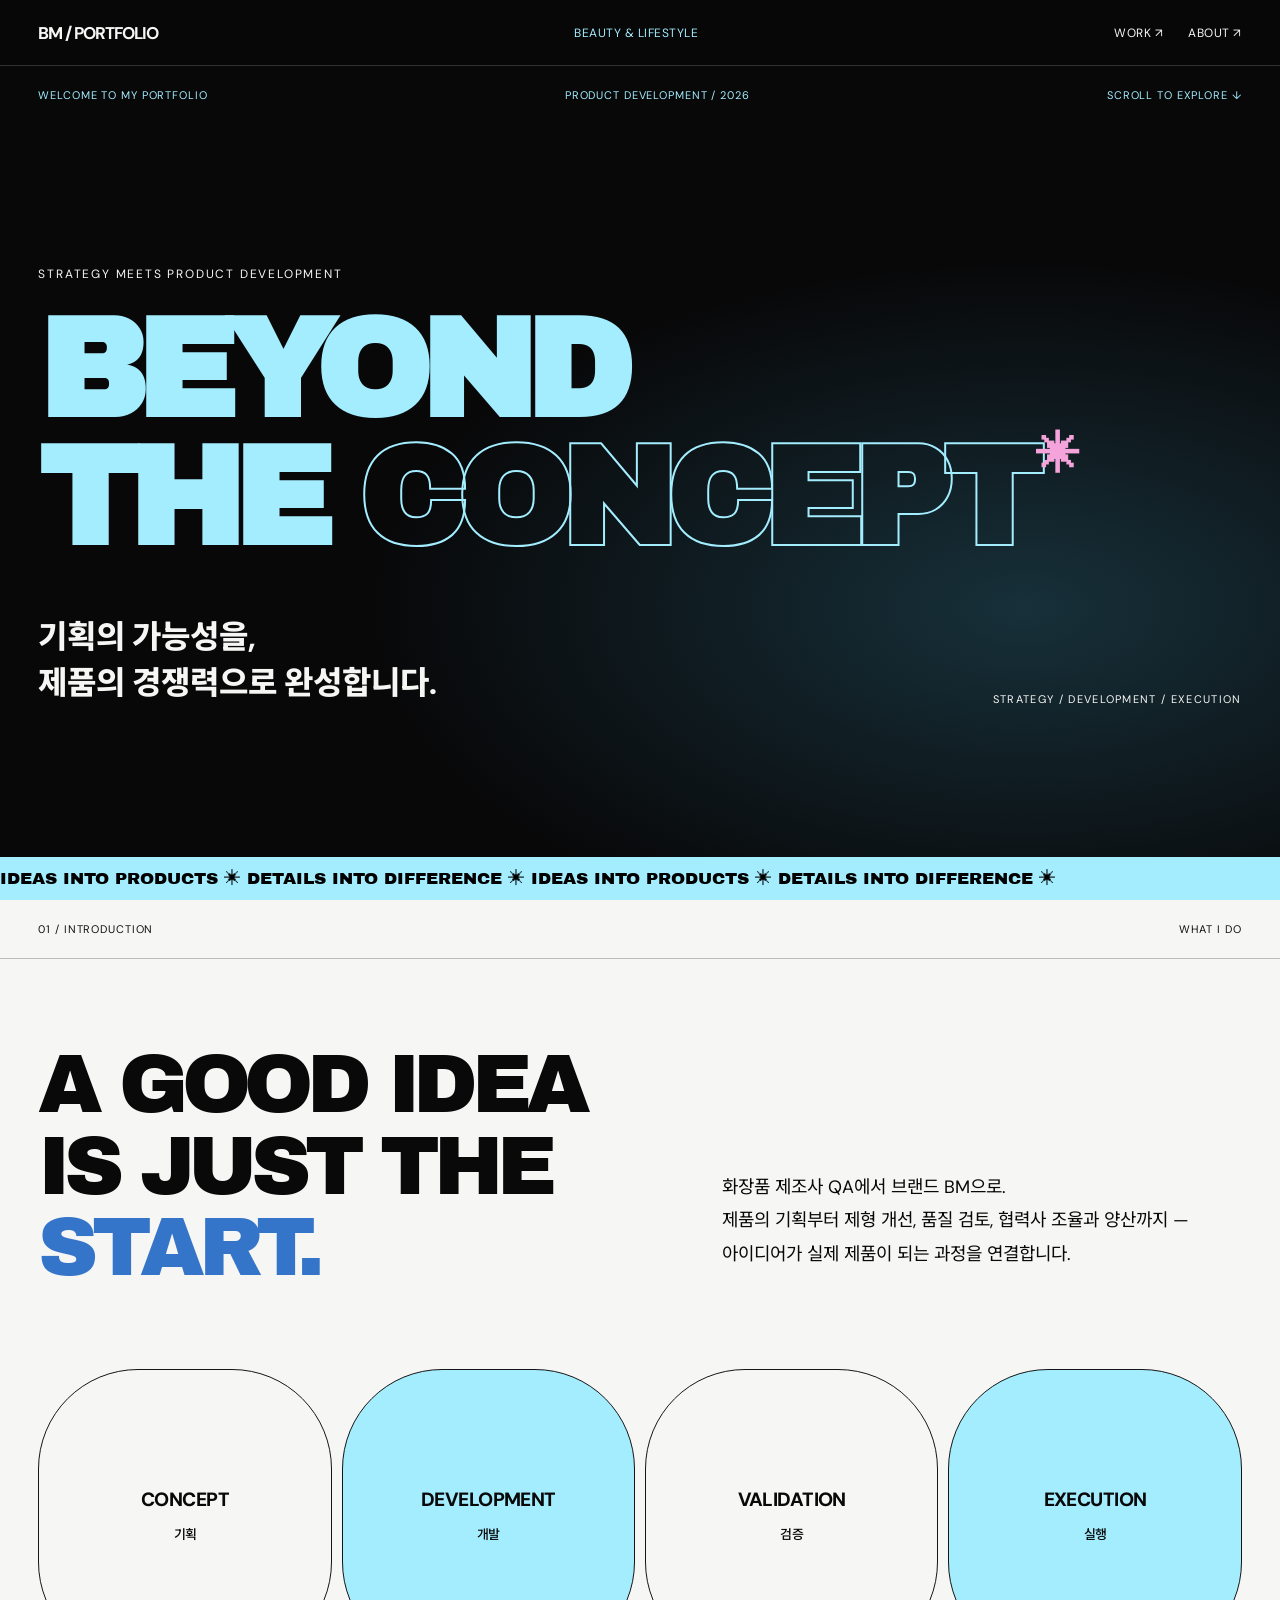
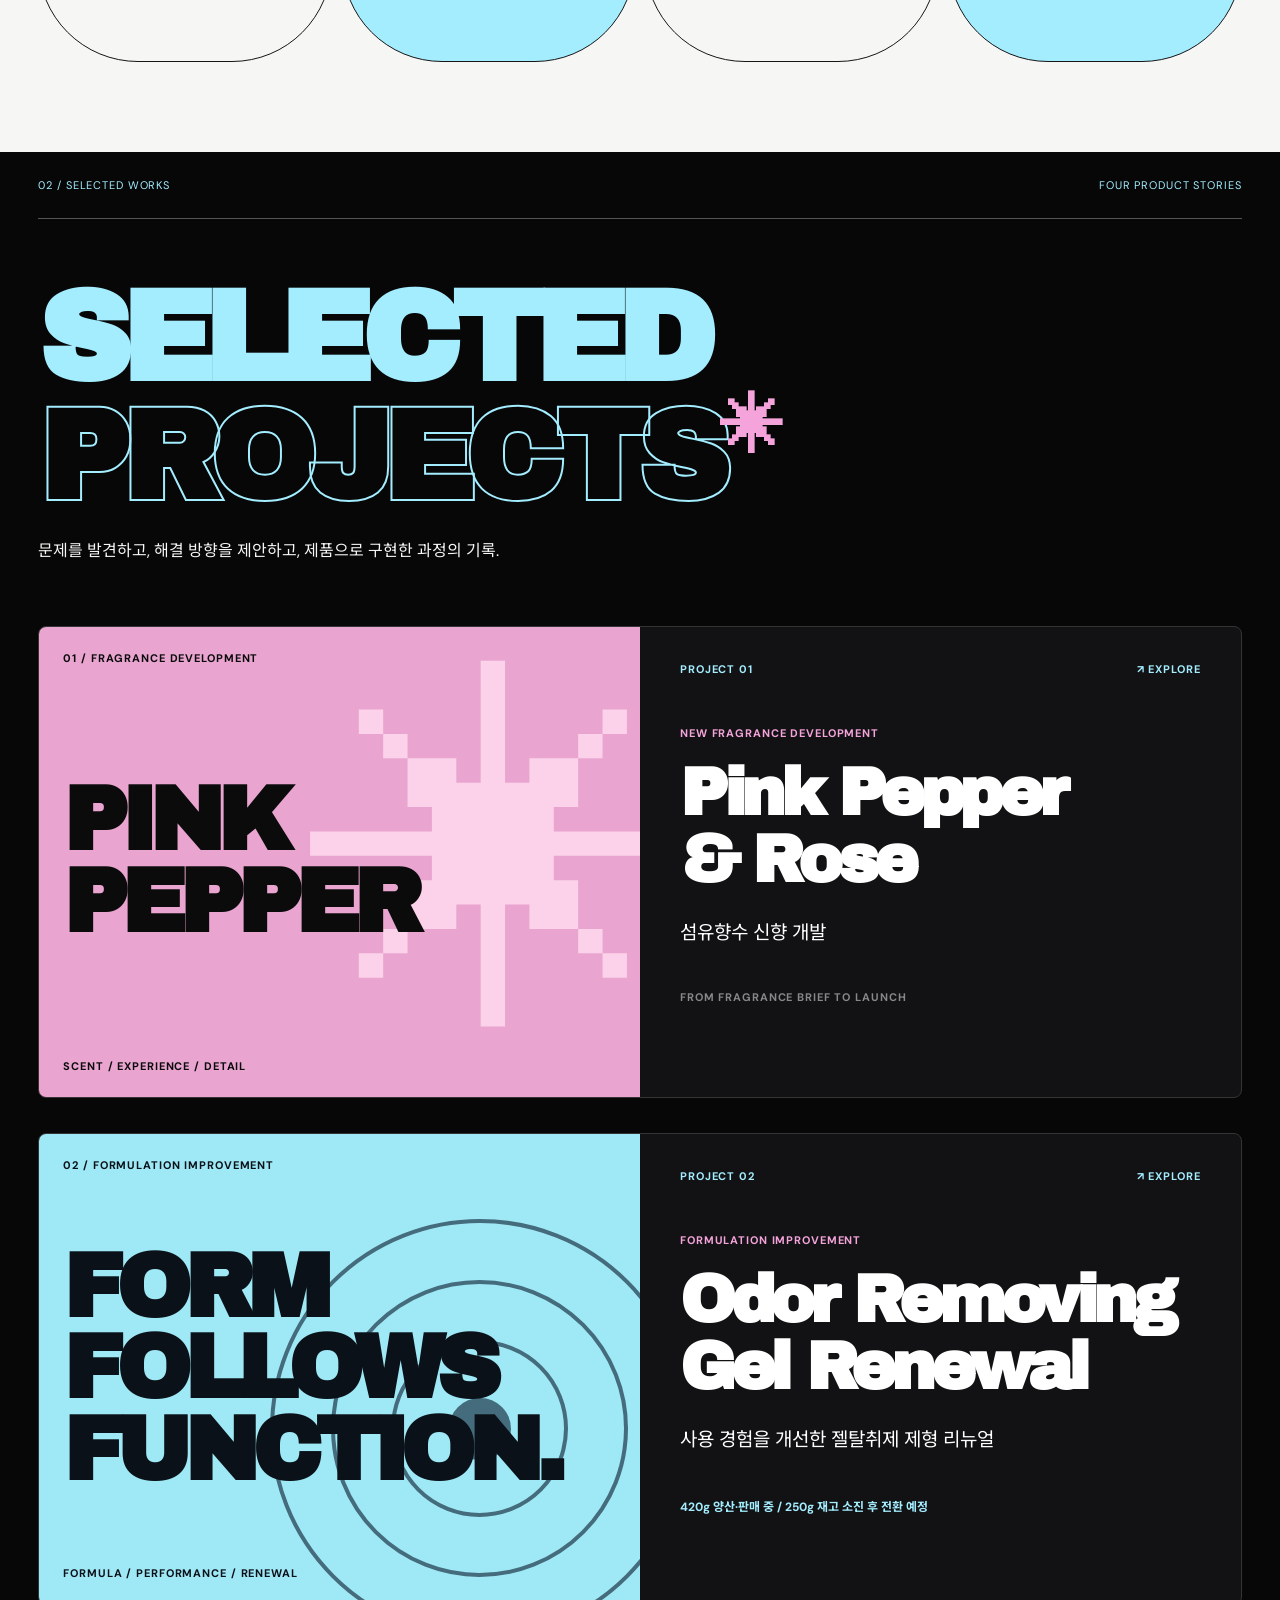
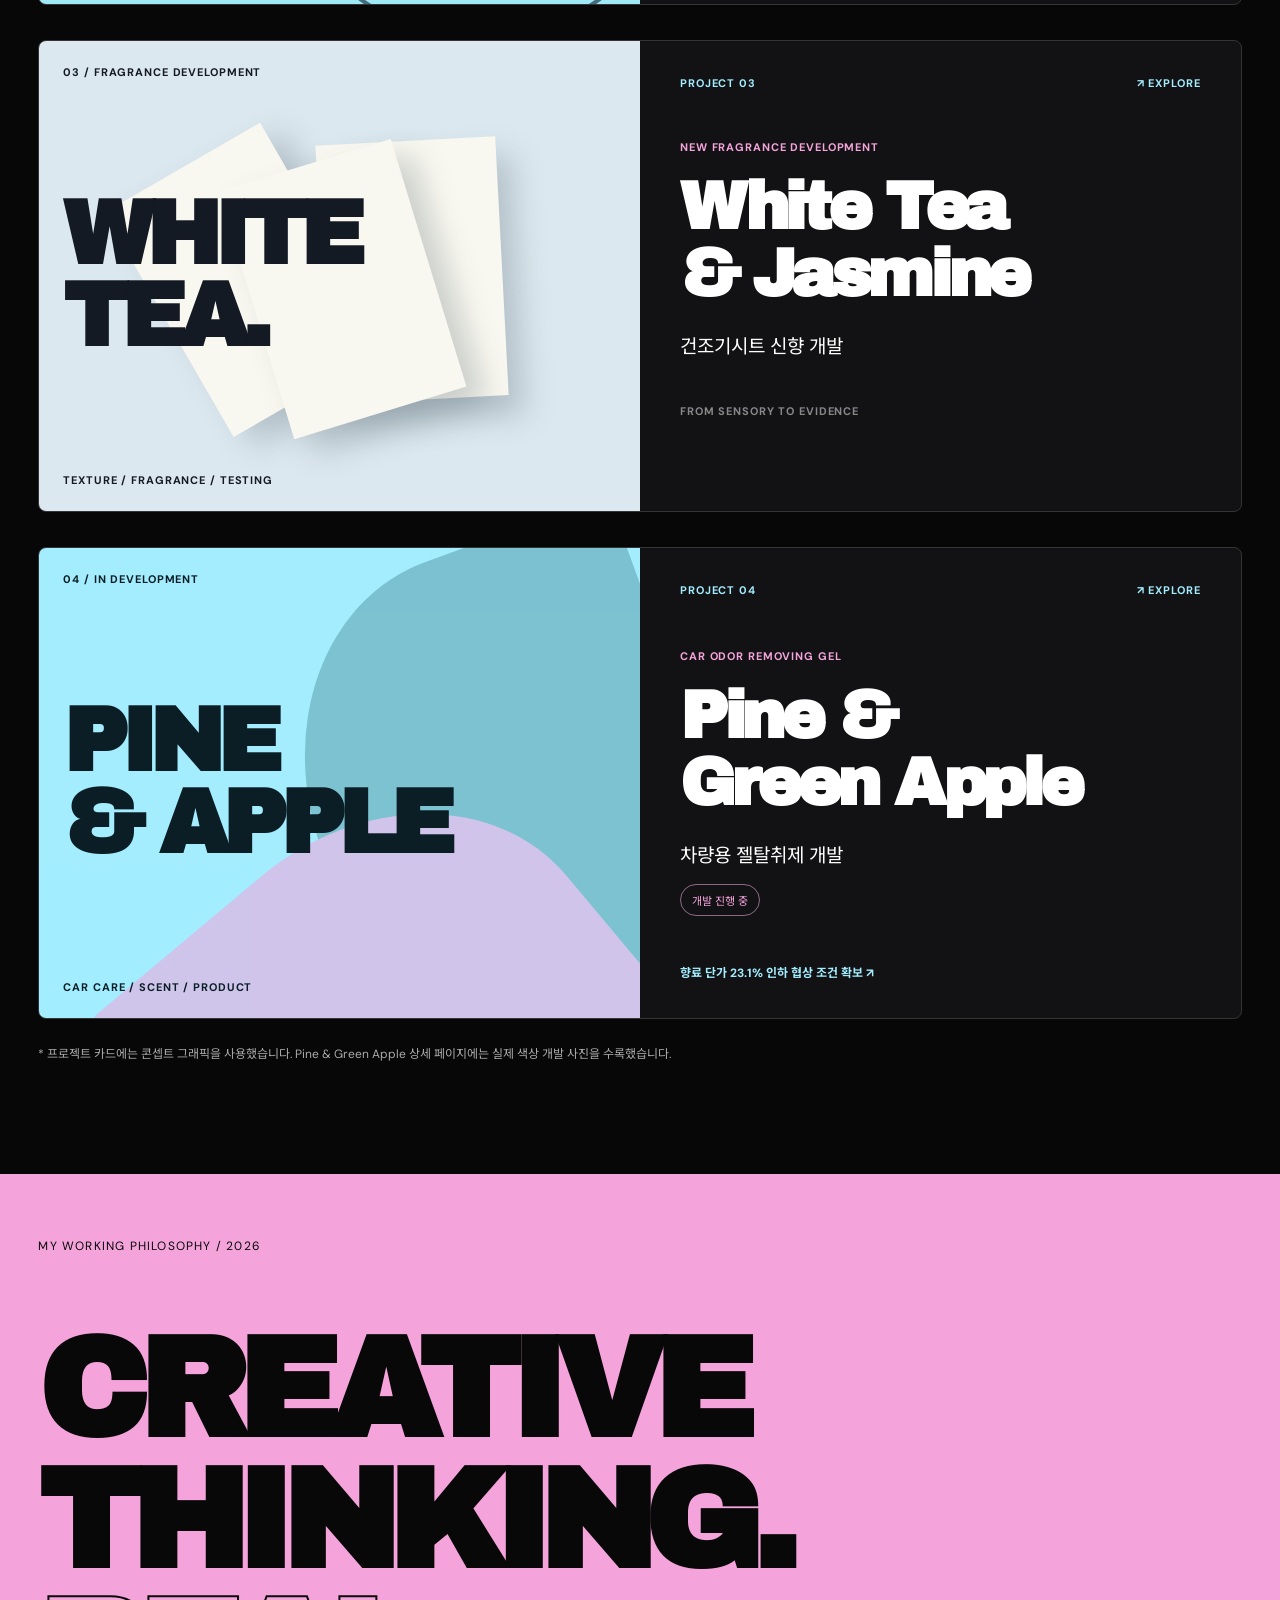
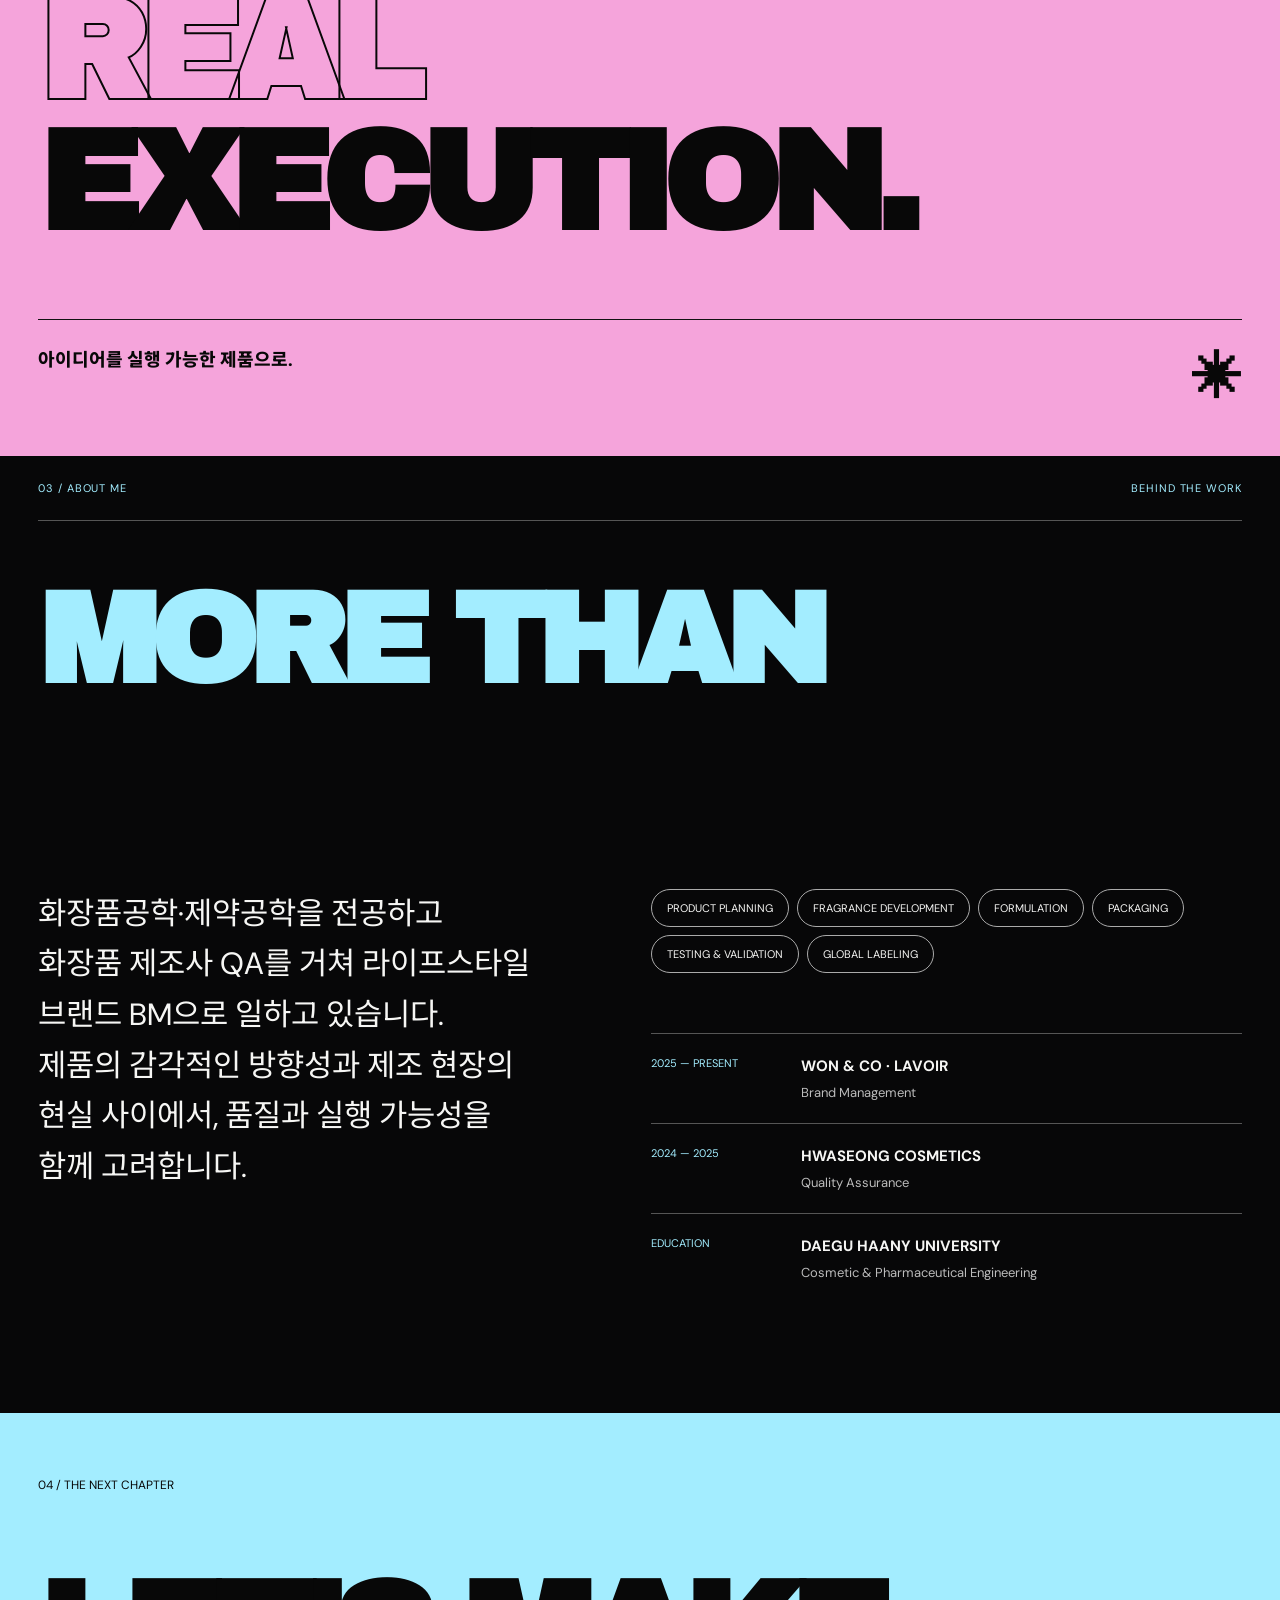
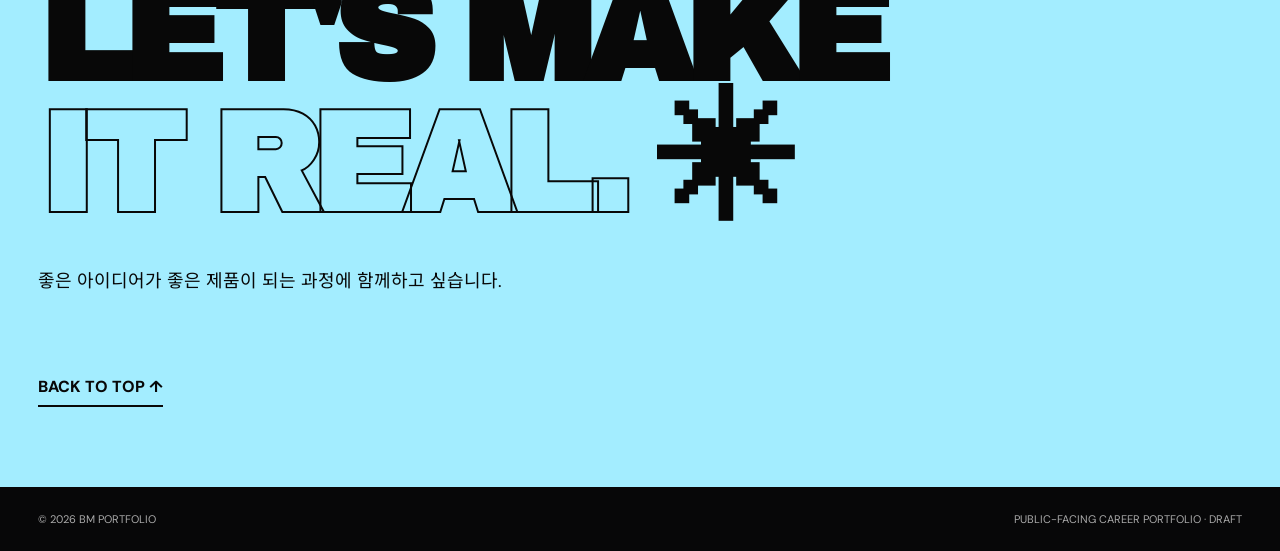
==== commit 3aa4b256: "Add files via upload Update gel renewal portfolio" ====
--- a/index.html
+++ b/index.html
@@ -1,21 +1,50 @@
-<!doctype html><html lang="ko"><head><meta charset="utf-8"><meta name="viewport" content="width=device-width,initial-scale=1"><meta name="theme-color" content="#050505"><meta name="description" content="Beauty & Lifestyle Brand Management Portfolio"><title>FROM CONCEPT TO PRODUCT — BM PORTFOLIO</title><link rel="stylesheet" href="style.css"></head><body>
-<div class="progress" id="progress"></div><header class="topbar" id="top"><a class="logo" href="#top">BM / <b>PORTFOLIO</b></a><span>BEAUTY & LIFESTYLE</span><nav><a href="#work">WORK ↗</a><a href="#about">ABOUT ↗</a></nav></header>
-<main><section class="hero"><div class="hero-meta"><span>WELCOME TO MY PORTFOLIO</span><span>PRODUCT DEVELOPMENT / 2026</span><span>SCROLL TO EXPLORE ↓</span></div><div class="hero-center"><div class="hero-kicker">FROM THE FIRST IDEA TO THE FINAL PRODUCT</div><h1>FROM<br><i>CONCEPT</i><br>TO PRODUCT<span class="star">✳</span></h1><div class="hero-bottom"><p>품질을 이해하고,<br>제품의 완성도를 높이는 BM.</p><span>STRATEGY / DEVELOPMENT / EXECUTION</span></div></div><div class="hero-ticker"><div>IDEAS INTO PRODUCTS ✳ DETAILS INTO DIFFERENCE ✳ IDEAS INTO PRODUCTS ✳ DETAILS INTO DIFFERENCE ✳ </div></div></section>
-<section class="intro"><div class="intro-top"><span>01 / INTRODUCTION</span><span>WHAT I DO</span></div><div class="intro-content"><p class="intro-lead">A GOOD IDEA<br>IS JUST THE <em>START.</em></p><p class="intro-copy">화장품 제조사 QA에서 브랜드 BM으로.<br>제품의 기획부터 제형 개선, 품질 검토, 협력사 조율과 양산까지 — 아이디어가 실제 제품이 되는 과정을 연결합니다.</p></div><div class="intro-process"><span>CONCEPT <b>기획</b></span><span>DEVELOPMENT <b>개발</b></span><span>VALIDATION <b>검증</b></span><span>EXECUTION <b>실행</b></span></div></section>
-<section class="work" id="work"><div class="section-label"><span>02 / SELECTED WORKS</span><span>FOUR PRODUCT STORIES</span></div><h2>SELECTED<br><em>PROJECTS</em><span>✳</span></h2><p class="work-caption">문제를 발견하고, 해결 방향을 제안하고, 제품으로 구현한 과정의 기록.</p><div class="projects">
-<button class="project project-one" data-project="pink"><div class="project-visual visual-pink"><span class="visual-top">01 / FRAGRANCE DEVELOPMENT</span><div class="flower-shape">✳</div><strong>PINK<br>PEPPER</strong><span class="visual-foot">SCENT / EXPERIENCE / DETAIL</span></div><div class="project-text"><div class="project-text-top"><span>PROJECT 01</span><span>↗ EXPLORE</span></div><div><span class="project-type">NEW FRAGRANCE DEVELOPMENT</span><h3>Pink Pepper<br>& Rose</h3><p>섬유향수 신향 개발</p></div><span class="project-end">FROM FRAGRANCE BRIEF TO LAUNCH</span></div></button>
-<button class="project project-two" data-project="gel"><div class="project-visual visual-gel"><span class="visual-top">02 / FORMULATION IMPROVEMENT</span><img class="gel-project-photo" src="assets/gel-test.jpg" alt="젤탈취제 제형 샘플 비교 시험 사진"><strong>FORM<br>FOLLOWS<br>FUNCTION.</strong><span class="visual-foot">FORMULA / PERFORMANCE / RENEWAL</span></div><div class="project-text"><div class="project-text-top"><span>PROJECT 02</span><span>↗ EXPLORE</span></div><div><span class="project-type">FORMULATION IMPROVEMENT</span><h3>Odor Removing<br>Gel Renewal</h3><p>젤탈취제 제형 개선 및 리뉴얼</p></div><span class="project-end">FROM PROBLEM TO IMPROVEMENT</span></div></button>
-<button class="project project-three" data-project="white"><div class="project-visual visual-white"><span class="visual-top">03 / FRAGRANCE DEVELOPMENT</span><div class="paper-shape"><i></i><i></i><i></i></div><strong>WHITE<br>TEA.</strong><span class="visual-foot">TEXTURE / FRAGRANCE / TESTING</span></div><div class="project-text"><div class="project-text-top"><span>PROJECT 03</span><span>↗ EXPLORE</span></div><div><span class="project-type">NEW FRAGRANCE DEVELOPMENT</span><h3>White Tea<br>& Jasmine</h3><p>건조기시트 신향 개발</p></div><span class="project-end">FROM SENSORY TO EVIDENCE</span></div></button>
-<button class="project project-four" data-project="pine"><div class="project-visual visual-pine"><span class="visual-top">04 / NEW PRODUCT DEVELOPMENT</span><div class="pine-shape"><i></i><i></i></div><strong>PINE<br>& APPLE</strong><span class="visual-foot">CAR CARE / SCENT / PRODUCT</span></div><div class="project-text"><div class="project-text-top"><span>PROJECT 04</span><span>↗ EXPLORE</span></div><div><span class="project-type">CAR ODOR REMOVING GEL</span><h3>Pine &<br>Green Apple</h3><p>차량용 젤탈취제 개발</p></div><span class="project-end">FROM IDEA TO PRODUCTION</span></div></button>
-</div><p class="disclaimer">* 일부 프로젝트 이미지는 콘셉트용 그래픽입니다. 젤탈취제 프로젝트에는 개발 과정 사진을 사용했습니다.</p></section>
-<section class="statement"><span>MY WORKING PHILOSOPHY / 2026</span><p>CREATIVE<br>THINKING.<br><em>REAL</em> EXECUTION.</p><div class="statement-bottom"><span>아이디어를 실행 가능한 제품으로.</span><span>✳</span></div></section>
-<section class="about" id="about"><div class="section-label"><span>03 / ABOUT ME</span><span>BEHIND THE WORK</span></div><h2>MORE THAN<br><em>AN IDEA.</em></h2><div class="about-grid"><p>화장품공학·제약공학을 전공하고 화장품 제조사 QA를 거쳐 라이프스타일 브랜드 BM으로 일하고 있습니다. 제품의 감각적인 방향성과 제조 현장의 현실 사이에서, 품질과 실행 가능성을 함께 고려합니다.</p><div><div class="skills"><span>PRODUCT PLANNING</span><span>FRAGRANCE DEVELOPMENT</span><span>FORMULATION</span><span>PACKAGING</span><span>TESTING & VALIDATION</span><span>GLOBAL LABELING</span></div><div class="career"><div><small>2025 — PRESENT</small><b>WON & CO · LAVOIR</b><span>Brand Management</span></div><div><small>2024 — 2025</small><b>HWASEONG COSMETICS</b><span>Quality Assurance</span></div><div><small>EDUCATION</small><b>DAEGU HAANY UNIVERSITY</b><span>Cosmetic & Pharmaceutical Engineering</span></div></div></div></div></section>
-<section class="closing" id="contact"><span>04 / THE NEXT CHAPTER</span><h2>LET'S MAKE<br><em>IT REAL.</em> ✳</h2><p>좋은 아이디어가 좋은 제품이 되는 과정에 함께하고 싶습니다.</p><a href="#top">BACK TO TOP ↑</a></section></main><footer><span>© 2026 BM PORTFOLIO</span><span>PUBLIC-FACING CAREER PORTFOLIO · DRAFT</span></footer>
-<dialog id="projectDialog" class="dialog" aria-labelledby="dialogTitle"><div class="dialog-inner"><div class="dialog-top"><span id="dialogIndex">PROJECT / 01</span><button class="close-btn" id="closeDialog" aria-label="닫기">CLOSE ✕</button></div><div class="dialog-hero"><span id="dialogCategory"></span><h2 id="dialogTitle"></h2><p id="dialogSubtitle"></p></div><div class="dialog-content"><div id="gelPhotoGallery" class="gel-photo-gallery" hidden>
-<span class="kicker">DEVELOPMENT PROCESS / 제형 검토 기록</span>
-<div class="gel-photo-grid">
-<figure><img src="assets/gel-test.jpg" alt="1차 샘플의 팬톤 기준 색상 매칭 검토 사진"><figcaption>01 / PANTONE MATCHING · 1차 샘플 색상 기준 확인</figcaption></figure>
-<figure><img src="assets/gel-comparison.jpg" alt="2차 샘플의 웜그레이 용기 및 색소 색상 비교 사진"><figcaption>02 / COLOR COMPARISON · 2차 샘플 웜그레이 용기·색소 색상 비교</figcaption></figure>
-<figure><img src="assets/gel-texture.jpg" alt="2차 샘플을 실제 용기에 담았을 때의 색상 확인 사진"><figcaption>03 / CONTAINER CHECK · 2차 샘플 실제 용기 적용 색상 확인</figcaption></figure>
-</div><p class="photo-note">진행 중인 색상 개발 검토 기록입니다. 최종 용기 색상은 차콜로 확정되었으며, 사진의 웜그레이 용기는 비교 검토용입니다. 내용물 색상 및 실제 적용 검토는 진행 중으로, 최종 결과를 의미하지 않습니다.</p>
-</div><div><span class="kicker">OVERVIEW</span><p id="dialogOverview"></p></div><div><span class="kicker">CHALLENGE / 해결 과제</span><p id="dialogChallenge"></p></div><div><span class="kicker">MY CONTRIBUTION / 담당 역할</span><ul id="dialogContributions"></ul></div><div><span class="kicker">DECISION & OUTCOME / 판단과 결과</span><p id="dialogOutcome"></p></div><div class="dialog-foot"><span>공개 가능한 범위로 정리한 사례이며 일부 수치는 비공개</span><button id="nextProject">NEXT PROJECT ↗</button></div></div></div></dialog><script src="script.js"></script></body></html>
+<!doctype html><html lang="ko"><head><meta charset="utf-8"><meta name="viewport" content="width=device-width,initial-scale=1"><meta name="theme-color" content="#050505"><meta name="description" content="기획의 가능성을, 제품의 경쟁력으로 완성합니다. Beauty & Lifestyle Brand Management Portfolio."><title>BEYOND THE CONCEPT — BM PORTFOLIO</title><link rel="stylesheet" href="style.css"></head><body>
+<a class="skip-link" href="#main">본문 바로가기</a>
+<div class="progress" id="progress"></div><header class="topbar" id="top"><a class="logo" href="#top">BM / <b>PORTFOLIO</b></a><span>BEAUTY & LIFESTYLE</span><nav><a href="#work">WORK ↗</a><a href="#about">ABOUT ↗</a></nav></header>
+<main id="main"><section class="hero"><div class="hero-meta"><span>WELCOME TO MY PORTFOLIO</span><span>PRODUCT DEVELOPMENT / 2026</span><span>SCROLL TO EXPLORE ↓</span></div><div class="hero-center"><div class="hero-kicker">STRATEGY MEETS PRODUCT DEVELOPMENT</div><h1 class="beyond-title">BEYOND<br>THE <i>CONCEPT</i><span class="star" aria-hidden="true">✳</span></h1><div class="hero-bottom"><p>기획의 가능성을,<br>제품의 경쟁력으로 완성합니다.</p><span>STRATEGY / DEVELOPMENT / EXECUTION</span></div></div><div class="hero-ticker"><div>IDEAS INTO PRODUCTS ✳ DETAILS INTO DIFFERENCE ✳ IDEAS INTO PRODUCTS ✳ DETAILS INTO DIFFERENCE ✳ </div></div></section>
+<section class="intro"><div class="intro-top"><span>01 / INTRODUCTION</span><span>WHAT I DO</span></div><div class="intro-content"><p class="intro-lead">A GOOD IDEA<br>IS JUST THE <em>START.</em></p><p class="intro-copy">화장품 제조사 QA에서 브랜드 BM으로.<br>제품의 기획부터 제형 개선, 품질 검토, 협력사 조율과 양산까지 — 아이디어가 실제 제품이 되는 과정을 연결합니다.</p></div><div class="intro-process"><span>CONCEPT <b>기획</b></span><span>DEVELOPMENT <b>개발</b></span><span>VALIDATION <b>검증</b></span><span>EXECUTION <b>실행</b></span></div></section>
+<section class="work" id="work"><div class="section-label"><span>02 / SELECTED WORKS</span><span>FOUR PRODUCT STORIES</span></div><h2>SELECTED<br><em>PROJECTS</em><span>✳</span></h2><p class="work-caption">문제를 발견하고, 해결 방향을 제안하고, 제품으로 구현한 과정의 기록.</p><div class="projects">
+<button class="project project-one" data-project="pink"><div class="project-visual visual-pink"><span class="visual-top">01 / FRAGRANCE DEVELOPMENT</span><div class="flower-shape">✳</div><strong>PINK<br>PEPPER</strong><span class="visual-foot">SCENT / EXPERIENCE / DETAIL</span></div><div class="project-text"><div class="project-text-top"><span>PROJECT 01</span><span>↗ EXPLORE</span></div><div><span class="project-type">NEW FRAGRANCE DEVELOPMENT</span><h3>Pink Pepper<br>& Rose</h3><p>섬유향수 신향 개발</p></div><span class="project-end">FROM FRAGRANCE BRIEF TO LAUNCH</span></div></button>
+<button class="project project-two" data-project="gel"><div class="project-visual visual-gel"><span class="visual-top">02 / FORMULATION IMPROVEMENT</span><div class="gel-shape" aria-hidden="true"><div></div><div></div><div></div></div><strong>FORM<br>FOLLOWS<br>FUNCTION.</strong><span class="visual-foot">FORMULA / PERFORMANCE / RENEWAL</span></div><div class="project-text"><div class="project-text-top"><span>PROJECT 02</span><span>↗ EXPLORE</span></div><div><span class="project-type">FORMULATION IMPROVEMENT</span><h3>Odor Removing<br>Gel Renewal</h3><p>사용 경험을 개선한 젤탈취제 제형 리뉴얼</p></div><span class="project-end gel-card-outcome">420g 양산·판매 중 / 250g 재고 소진 후 전환 예정</span></div></button>
+<button class="project project-three" data-project="white"><div class="project-visual visual-white"><span class="visual-top">03 / FRAGRANCE DEVELOPMENT</span><div class="paper-shape"><i></i><i></i><i></i></div><strong>WHITE<br>TEA.</strong><span class="visual-foot">TEXTURE / FRAGRANCE / TESTING</span></div><div class="project-text"><div class="project-text-top"><span>PROJECT 03</span><span>↗ EXPLORE</span></div><div><span class="project-type">NEW FRAGRANCE DEVELOPMENT</span><h3>White Tea<br>& Jasmine</h3><p>건조기시트 신향 개발</p></div><span class="project-end">FROM SENSORY TO EVIDENCE</span></div></button>
+<a class="project project-four" href="pine-green-apple.html" aria-label="Pine & Green Apple 차량용 젤탈취제 개발 상세 보기"><div class="project-visual visual-pine"><span class="visual-top">04 / IN DEVELOPMENT</span><div class="pine-shape" aria-hidden="true"><i></i><i></i></div><strong>PINE<br>& APPLE</strong><span class="visual-foot">CAR CARE / SCENT / PRODUCT</span></div><div class="project-text"><div class="project-text-top"><span>PROJECT 04</span><span>↗ EXPLORE</span></div><div><span class="project-type">CAR ODOR REMOVING GEL</span><h3>Pine &<br>Green Apple</h3><p>차량용 젤탈취제 개발</p><span class="project-status">개발 진행 중</span></div><span class="project-end pine-card-outcome">향료 단가 23.1% 인하 협상 조건 확보 ↗</span></div></a>
+</div><p class="disclaimer">* 프로젝트 카드에는 콘셉트 그래픽을 사용했습니다. Pine & Green Apple 상세 페이지에는 실제 색상 개발 사진을 수록했습니다.</p></section>
+<section class="statement"><span>MY WORKING PHILOSOPHY / 2026</span><p>CREATIVE<br>THINKING.<br><em>REAL</em> EXECUTION.</p><div class="statement-bottom"><span>아이디어를 실행 가능한 제품으로.</span><span>✳</span></div></section>
+<section class="about" id="about"><div class="section-label"><span>03 / ABOUT ME</span><span>BEHIND THE WORK</span></div><h2>MORE THAN<br><em>AN IDEA.</em></h2><div class="about-grid"><p>화장품공학·제약공학을 전공하고 화장품 제조사 QA를 거쳐 라이프스타일 브랜드 BM으로 일하고 있습니다. 제품의 감각적인 방향성과 제조 현장의 현실 사이에서, 품질과 실행 가능성을 함께 고려합니다.</p><div><div class="skills"><span>PRODUCT PLANNING</span><span>FRAGRANCE DEVELOPMENT</span><span>FORMULATION</span><span>PACKAGING</span><span>TESTING & VALIDATION</span><span>GLOBAL LABELING</span></div><div class="career"><div><small>2025 — PRESENT</small><b>WON & CO · LAVOIR</b><span>Brand Management</span></div><div><small>2024 — 2025</small><b>HWASEONG COSMETICS</b><span>Quality Assurance</span></div><div><small>EDUCATION</small><b>DAEGU HAANY UNIVERSITY</b><span>Cosmetic & Pharmaceutical Engineering</span></div></div></div></div></section>
+<section class="closing" id="contact"><span>04 / THE NEXT CHAPTER</span><h2>LET'S MAKE<br><em>IT REAL.</em> ✳</h2><p>좋은 아이디어가 좋은 제품이 되는 과정에 함께하고 싶습니다.</p><a href="#top">BACK TO TOP ↑</a></section></main><footer><span>© 2026 BM PORTFOLIO</span><span>PUBLIC-FACING CAREER PORTFOLIO · DRAFT</span></footer>
+<dialog id="projectDialog" class="dialog" aria-labelledby="dialogTitle"><div class="dialog-inner"><div class="dialog-top"><span id="dialogIndex">PROJECT / 01</span><button class="close-btn" id="closeDialog" aria-label="닫기">CLOSE ✕</button></div><div class="dialog-hero"><span id="dialogCategory"></span><h2 id="dialogTitle"></h2><p id="dialogSubtitle"></p></div><div class="dialog-content"><article id="gelRenewalContent" class="gel-renewal" aria-label="젤탈취제 제형 리뉴얼 상세" hidden>
+  <div class="formula-transition" aria-label="카라기난에서 젤란검으로 제형 변경">
+    <div class="formula-before"><span class="kicker">BEFORE</span><h3>Carrageenan</h3><p>카라기난 기반 제형</p></div>
+    <span class="formula-arrow" aria-hidden="true">↗</span>
+    <div class="formula-after"><span class="kicker">AFTER</span><h3>Gellan Gum</h3><p>젤란검 기반 제형</p></div>
+  </div>
+  <section class="renewal-section" aria-labelledby="renewalBackground">
+    <span class="renewal-number" aria-hidden="true">01</span><div><h3 id="renewalBackground" class="kicker">BACKGROUND <span>/ 문제 발견</span></h3>
+    <p>기존 젤탈취제의 약한 발향력과 내용물 감소에 따른 외관 변화를 개선 과제로 설정했습니다. 제품을 처음 개봉했을 때뿐 아니라 사용하는 동안의 만족도까지 고려했습니다.</p></div>
+  </section>
+  <section class="renewal-section" aria-labelledby="renewalAction">
+    <span class="renewal-number" aria-hidden="true">02</span><div><h3 id="renewalAction" class="kicker">ACTION <span>/ 제형 개선 주도</span></h3>
+    <p>기존 카라기난 기반 제형에서 젤란검 기반 제형으로 변경하는 방향을 제안하고, 제조사와 개선 개발을 진행했습니다. 발향력과 사용 중 외관 완성도를 함께 개선하는 것을 목표로 했습니다.</p></div>
+  </section>
+  <section class="renewal-section" aria-labelledby="renewalResult">
+    <span class="renewal-number" aria-hidden="true">03</span><div><h3 id="renewalResult" class="kicker">RESULT <span>/ 양산 적용 및 고객 반응 개선</span></h3>
+    <dl class="renewal-statuses">
+      <div><dt>420<span>g</span></dt><dd><strong>양산 완료 · 판매 중</strong><span>개선 제형 적용 완료</span></dd></div>
+      <div><dt>250<span>g</span></dt><dd><strong>개선 제형 전환 예정</strong><span>기존 재고 소진 후 전환</span></dd></div>
+    </dl>
+    <div class="renewal-review" aria-describedby="renewalEvidenceNote">
+      <span class="kicker">CUSTOMER RESPONSE</span>
+      <p class="review-context">개선 제품 판매 이후</p>
+      <p class="review-metric"><strong>80<span>%</span></strong><b>증가</b></p>
+      <p class="review-description">발향력과 사용감에 대한<br>긍정적인 구매 후기</p>
+    </div>
+    <!-- 80%는 사용자가 최종 문서에서 직접 수정한 수치로 그대로 반영함. 공개 전 비교 기간, 대상, 집계 기준 및 공개 가능한 근거 자료 확인 필요. -->
+    <p id="renewalEvidenceNote" class="renewal-evidence-note">※ 80%는 작성자 제공 수치입니다. 공개 전 비교 기간·대상·집계 기준과 공개 가능한 근거 자료를 확인해야 합니다.</p>
+    </div>
+  </section>
+  <section class="renewal-takeaway" aria-labelledby="renewalTakeaway">
+    <h3 id="renewalTakeaway" class="kicker">KEY TAKEAWAY</h3>
+    <p>제품의 사용 과정에서 발견한 문제를 개선 과제로 구체화하고, 제형 변경부터 양산 적용, 고객 반응 확인까지 연결했습니다.</p>
+    <ol class="renewal-steps" aria-label="프로젝트 진행 흐름"><li>문제 발견</li><li>제형 변경</li><li>양산 적용</li><li>고객 반응 확인</li></ol>
+  </section>
+</article><div id="standardProjectContent" class="standard-project-content"><div><span class="kicker">OVERVIEW</span><p id="dialogOverview"></p></div><div><span class="kicker">CHALLENGE / 해결 과제</span><p id="dialogChallenge"></p></div><div><span class="kicker">MY CONTRIBUTION / 담당 역할</span><ul id="dialogContributions"></ul></div><div><span class="kicker">DECISION & OUTCOME / 판단과 결과</span><p id="dialogOutcome"></p></div></div><div class="dialog-foot"><span id="dialogFootnote">공개 가능한 범위로 정리한 사례이며 일부 수치는 비공개</span><button id="nextProject" type="button">NEXT PROJECT ↗</button></div></div></div></dialog><script src="script.js"></script></body></html>
--- a/style.css
+++ b/style.css
@@ -1,17 +1,80 @@
-@import url('https://fonts.googleapis.com/css2?family=Archivo+Black&family=DM+Sans:wght@400;500;600;700;800&family=Noto+Sans+KR:wght@400;500;600;700;800&display=swap');
-:root{--black:#070708;--blue:#a3edff;--pink:#f5a4db;--white:#f6f6f4}*{box-sizing:border-box}html{scroll-behavior:smooth}body{margin:0;background:var(--black);color:var(--white);font-family:'DM Sans','Noto Sans KR',sans-serif}a{color:inherit;text-decoration:none}button{font:inherit}::selection{background:var(--pink);color:#000}.progress{position:fixed;top:0;left:0;height:3px;background:var(--blue);z-index:99;width:0}.topbar{height:66px;display:flex;align-items:center;justify-content:space-between;padding:0 3%;border-bottom:1px solid #323232;font-size:12px;letter-spacing:.04em;position:relative;z-index:2}.logo{font-size:17px;font-weight:800;letter-spacing:-.06em}.topbar>span{color:var(--blue)}.topbar nav{display:flex;gap:25px}.topbar nav a:hover{color:var(--blue)}.hero{min-height:calc(100vh - 66px);display:flex;flex-direction:column;justify-content:space-between;overflow:hidden;background:radial-gradient(ellipse at 80% 65%,#17303a 0%,transparent 45%),#080809}.hero-meta,.section-label,.intro-top{display:flex;justify-content:space-between;gap:20px;padding:22px 3%;font-size:11px;letter-spacing:.08em;color:var(--blue)}.hero-center{padding:4vh 3% 5vh}.hero-kicker{font-size:12px;margin-bottom:25px;letter-spacing:.15em}.hero h1,.work h2,.about h2,.closing h2,.statement p{font-family:'Archivo Black','Noto Sans KR',sans-serif;font-weight:900;letter-spacing:-.075em;line-height:.93;margin:0}.hero h1{font-size:clamp(65px,12vw,205px);color:var(--blue)}.hero h1 i,.work h2 em,.about h2 em,.closing h2 em,.statement p em{font-style:normal;color:transparent;-webkit-text-stroke:2px currentColor}.hero h1 i{color:transparent;-webkit-text-stroke:2px var(--blue)}.star{font-size:.38em;vertical-align:top;margin-left:1vw;color:var(--pink)}.hero-bottom{display:flex;justify-content:space-between;align-items:end;gap:20px;margin-top:50px}.hero-bottom p{font-size:clamp(17px,2.5vw,34px);font-weight:800;line-height:1.45;margin:0}.hero-bottom>span{font-size:11px;letter-spacing:.12em}.hero-ticker{background:var(--blue);color:#000;overflow:hidden;white-space:nowrap;font-family:'Archivo Black',sans-serif;font-size:17px;padding:12px 0}.hero-ticker div{width:max-content;animation:marquee 22s linear infinite}@keyframes marquee{to{transform:translateX(-45%)}}.intro{background:var(--white);color:#090909;padding-bottom:90px}.intro-top{color:#111;border-bottom:1px solid #bbb}.intro-content{display:grid;grid-template-columns:1.2fr 1fr;gap:5%;padding:85px 3% 80px;align-items:end}.intro-lead{font-family:'Archivo Black',sans-serif;font-size:clamp(35px,6.5vw,105px);letter-spacing:-.075em;line-height:.98;margin:0}.intro-lead em{color:#3475c9;font-style:normal}.intro-copy{font-size:clamp(14px,1.4vw,20px);line-height:1.85;word-break:keep-all}.intro-process{display:grid;grid-template-columns:repeat(4,1fr);padding:0 3%;gap:10px}.intro-process span{border:1px solid #151515;border-radius:100px;aspect-ratio:1;display:flex;flex-direction:column;align-items:center;justify-content:center;font-size:clamp(11px,1.5vw,21px);font-weight:800;letter-spacing:-.03em}.intro-process span:nth-child(even){background:var(--blue)}.intro-process b{font-size:13px;font-weight:500;margin-top:12px}.work{padding:0 3% 100px}.work .section-label{padding:26px 0;border-bottom:1px solid #555}.work h2,.about h2{font-size:clamp(65px,10vw,160px);color:var(--blue);margin:60px 0 20px}.work h2 em{color:transparent;-webkit-text-stroke:2px var(--blue)}.work h2>span{color:var(--pink);font-size:.5em;vertical-align:top}.work-caption{margin:0 0 65px;font-size:16px}.projects{display:grid;gap:35px}.project{display:grid;grid-template-columns:1fr 1fr;width:100%;min-height:470px;text-align:left;background:#121214;color:#fff;border:1px solid #343434;border-radius:8px;overflow:hidden;padding:0;cursor:pointer;transition:transform .3s,border-color .3s}.project:hover{transform:translateY(-5px);border-color:var(--blue)}.project-visual{min-height:470px;position:relative;overflow:hidden;display:flex;flex-direction:column;justify-content:space-between;padding:24px}.visual-top,.visual-foot,.project-text-top,.project-type,.project-end{font-size:11px;letter-spacing:.08em;font-weight:700;position:relative;z-index:1}.project-visual strong{font-family:'Archivo Black',sans-serif;font-size:clamp(45px,7vw,110px);letter-spacing:-.08em;line-height:.91;position:relative;z-index:1}.visual-pink{background:#e9a5d0;color:#0b0b0b}.flower-shape{position:absolute;font-size:390px;color:#fbd2e9;top:10%;right:-10%;line-height:1}.visual-gel{background:#9fe8f6;color:#0a1118}.gel-shape{position:absolute;right:-50px;top:18%;width:70%;aspect-ratio:1;border:4px solid #142a3b;border-radius:50%;display:grid;place-items:center;opacity:.65}.gel-shape div{position:absolute;width:72%;height:72%;border:4px solid #142a3b;border-radius:50%}.gel-shape div:nth-child(2){width:43%;height:43%}.gel-shape div:nth-child(3){width:15%;height:15%;background:#142a3b}.visual-white{background:#dce8ef;color:#131a23}.paper-shape{position:absolute;inset:0;display:grid;place-items:center;transform:rotate(-15deg)}.paper-shape i{position:absolute;width:30%;height:55%;background:#f9f8f0;box-shadow:15px 20px 30px #41515b40}.paper-shape i:nth-child(1){transform:translate(-50%,-8%) rotate(-15deg)}.paper-shape i:nth-child(2){transform:translate(40%,5%) rotate(12deg)}.paper-shape i:nth-child(3){transform:translate(0,5%) rotate(-2deg)}.visual-pine{background:#b5e8b7;color:#092d1d}.pine-shape{position:absolute;right:-10%;top:0;width:65%;height:100%;opacity:.4;transform:rotate(-20deg)}.pine-shape i{display:block;width:100%;height:100%;border-radius:50% 5% 50% 5%;background:#4a9965;position:absolute}.pine-shape i:nth-child(2){transform:translate(-50%,40%) rotate(70deg);background:#d6f0a0}.project-text{padding:35px 40px;display:flex;flex-direction:column;justify-content:space-between;gap:45px}.project-text-top{display:flex;justify-content:space-between;color:var(--blue)}.project-type{color:var(--pink)}.project-text h3{font-family:'Archivo Black',sans-serif;font-size:clamp(40px,5.2vw,84px);line-height:1;letter-spacing:-.065em;margin:18px 0 24px}.project-text p{font-size:19px;margin:0}.project-end{color:#888}.disclaimer{font-size:12px;color:#aaa;margin-top:25px}.statement{background:var(--pink);color:#080808;padding:60px 3% 45px}.statement>span{font-size:12px;letter-spacing:.1em}.statement p{font-size:clamp(55px,11vw,180px);margin:70px 0}.statement p em{color:transparent;-webkit-text-stroke:2px #080808}.statement-bottom{border-top:1px solid #111;padding-top:25px;display:flex;justify-content:space-between;font-weight:800;font-size:18px}.statement-bottom span:last-child{font-size:50px}.about{padding:0 3% 110px}.about .section-label{padding:25px 0;border-bottom:1px solid #555}.about h2{margin-bottom:70px}.about-grid{display:grid;grid-template-columns:1fr 1.2fr;gap:10%}.about-grid>p{font-size:clamp(19px,2.4vw,32px);line-height:1.65;word-break:keep-all;margin:0}.skills{display:flex;flex-wrap:wrap;gap:8px;margin-bottom:60px}.skills span{border:1px solid #aaa;border-radius:100px;padding:11px 15px;font-size:11px}.career>div{display:grid;grid-template-columns:130px 1fr;gap:8px 20px;padding:22px 0;border-top:1px solid #555}.career small{font-size:11px;color:var(--blue)}.career b{font-size:15px}.career span{grid-column:2;font-size:13px;color:#bbb}.closing{padding:60px 3% 80px;background:var(--blue);color:#080808}.closing>span{font-size:12px}.closing h2{font-size:clamp(60px,11vw,170px);margin:75px 0 35px}.closing h2 em{color:transparent;-webkit-text-stroke:2px #080808}.closing p{font-size:18px}.closing a{display:inline-block;margin-top:65px;border-bottom:2px solid #080808;padding-bottom:8px;font-weight:800}footer{padding:25px 3%;display:flex;justify-content:space-between;font-size:11px;color:#aaa}.dialog{max-width:900px;width:calc(100% - 24px);max-height:90vh;border:1px solid #444;background:#101013;color:#fff;padding:0;border-radius:8px}.dialog::backdrop{background:#000c;backdrop-filter:blur(8px)}.dialog-inner{padding:35px}.dialog-top{display:flex;justify-content:space-between;align-items:center;color:var(--blue);font-size:12px}.close-btn,.dialog-foot button{background:var(--blue);color:#000;border:0;padding:13px 18px;font-weight:800;cursor:pointer}.dialog-hero{padding:65px 0 45px;border-bottom:1px solid #555}.dialog-hero>span,.kicker{font-size:11px;letter-spacing:.1em;color:var(--pink);font-weight:800}.dialog-hero h2{font-family:'Archivo Black',sans-serif;font-size:clamp(36px,7vw,80px);line-height:1;letter-spacing:-.07em;margin:18px 0}.dialog-hero p{font-size:20px}.dialog-content{display:grid;gap:30px;padding:35px 0}.dialog-content p,.dialog-content li{line-height:1.8;word-break:keep-all}.dialog-content ul{padding-left:22px}.dialog-foot{border-top:1px solid #555;padding-top:25px;display:flex;justify-content:space-between;align-items:center;gap:20px;font-size:12px;color:#aaa}@media(max-width:760px){.topbar{height:58px}.topbar>span{display:none}.hero{min-height:75vh}.hero-meta span:nth-child(2){display:none}.hero h1{font-size:clamp(50px,12.5vw,95px)}.hero h1 i{-webkit-text-stroke:1px var(--blue)}.hero-bottom{align-items:start;flex-direction:column}.intro-content,.about-grid{grid-template-columns:1fr;gap:30px}.intro-content{padding:55px 3%}.intro-process{grid-template-columns:repeat(2,1fr)}.intro-process span{max-width:230px;width:100%;margin:auto}.project{grid-template-columns:1fr}.project-visual{min-height:330px}.project-text{min-height:320px;padding:26px}.project-text h3{font-size:clamp(42px,10vw,68px)}.career>div{grid-template-columns:100px 1fr}.statement p{margin:45px 0}.dialog-inner{padding:22px}.dialog-foot{flex-direction:column;align-items:start}footer{gap:20px;flex-wrap:wrap}}
-@media(prefers-reduced-motion:reduce){*,*:before,*:after{animation:none!important;scroll-behavior:auto!important;transition:none!important}}
+@import url('https://fonts.googleapis.com/css2?family=Archivo+Black&family=DM+Sans:wght@400;500;600;700;800&family=Noto+Sans+KR:wght@400;500;600;700;800&display=swap');
+:root{--black:#070708;--blue:#a3edff;--pink:#f5a4db;--white:#f6f6f4}*{box-sizing:border-box}html{scroll-behavior:smooth}body{margin:0;background:var(--black);color:var(--white);font-family:'DM Sans','Noto Sans KR',sans-serif}a{color:inherit;text-decoration:none}button{font:inherit}::selection{background:var(--pink);color:#000}.progress{position:fixed;top:0;left:0;height:3px;background:var(--blue);z-index:99;width:0}.topbar{height:66px;display:flex;align-items:center;justify-content:space-between;padding:0 3%;border-bottom:1px solid #323232;font-size:12px;letter-spacing:.04em;position:relative;z-index:2}.logo{font-size:17px;font-weight:800;letter-spacing:-.06em}.topbar>span{color:var(--blue)}.topbar nav{display:flex;gap:25px}.topbar nav a:hover{color:var(--blue)}.hero{min-height:calc(100vh - 66px);display:flex;flex-direction:column;justify-content:space-between;overflow:hidden;background:radial-gradient(ellipse at 80% 65%,#17303a 0%,transparent 45%),#080809}.hero-meta,.section-label,.intro-top{display:flex;justify-content:space-between;gap:20px;padding:22px 3%;font-size:11px;letter-spacing:.08em;color:var(--blue)}.hero-center{padding:4vh 3% 5vh}.hero-kicker{font-size:12px;margin-bottom:25px;letter-spacing:.15em}.hero h1,.work h2,.about h2,.closing h2,.statement p{font-family:'Archivo Black','Noto Sans KR',sans-serif;font-weight:900;letter-spacing:-.075em;line-height:.93;margin:0}.hero h1{font-size:clamp(65px,12vw,205px);color:var(--blue)}.hero h1 i,.work h2 em,.about h2 em,.closing h2 em,.statement p em{font-style:normal;color:transparent;-webkit-text-stroke:2px currentColor}.hero h1 i{color:transparent;-webkit-text-stroke:2px var(--blue)}.star{font-size:.38em;vertical-align:top;margin-left:1vw;color:var(--pink)}.hero-bottom{display:flex;justify-content:space-between;align-items:end;gap:20px;margin-top:50px}.hero-bottom p{font-size:clamp(17px,2.5vw,34px);font-weight:800;line-height:1.45;margin:0}.hero-bottom>span{font-size:11px;letter-spacing:.12em}.hero-ticker{background:var(--blue);color:#000;overflow:hidden;white-space:nowrap;font-family:'Archivo Black',sans-serif;font-size:17px;padding:12px 0}.hero-ticker div{width:max-content;animation:marquee 22s linear infinite}@keyframes marquee{to{transform:translateX(-45%)}}.intro{background:var(--white);color:#090909;padding-bottom:90px}.intro-top{color:#111;border-bottom:1px solid #bbb}.intro-content{display:grid;grid-template-columns:1.2fr 1fr;gap:5%;padding:85px 3% 80px;align-items:end}.intro-lead{font-family:'Archivo Black',sans-serif;font-size:clamp(35px,6.5vw,105px);letter-spacing:-.075em;line-height:.98;margin:0}.intro-lead em{color:#3475c9;font-style:normal}.intro-copy{font-size:clamp(14px,1.4vw,20px);line-height:1.85;word-break:keep-all}.intro-process{display:grid;grid-template-columns:repeat(4,1fr);padding:0 3%;gap:10px}.intro-process span{border:1px solid #151515;border-radius:100px;aspect-ratio:1;display:flex;flex-direction:column;align-items:center;justify-content:center;font-size:clamp(11px,1.5vw,21px);font-weight:800;letter-spacing:-.03em}.intro-process span:nth-child(even){background:var(--blue)}.intro-process b{font-size:13px;font-weight:500;margin-top:12px}.work{padding:0 3% 100px}.work .section-label{padding:26px 0;border-bottom:1px solid #555}.work h2,.about h2{font-size:clamp(65px,10vw,160px);color:var(--blue);margin:60px 0 20px}.work h2 em{color:transparent;-webkit-text-stroke:2px var(--blue)}.work h2>span{color:var(--pink);font-size:.5em;vertical-align:top}.work-caption{margin:0 0 65px;font-size:16px}.projects{display:grid;gap:35px}.project{display:grid;grid-template-columns:1fr 1fr;width:100%;min-height:470px;text-align:left;background:#121214;color:#fff;border:1px solid #343434;border-radius:8px;overflow:hidden;padding:0;cursor:pointer;transition:transform .3s,border-color .3s}.project:hover{transform:translateY(-5px);border-color:var(--blue)}.project-visual{min-height:470px;position:relative;overflow:hidden;display:flex;flex-direction:column;justify-content:space-between;padding:24px}.visual-top,.visual-foot,.project-text-top,.project-type,.project-end{font-size:11px;letter-spacing:.08em;font-weight:700;position:relative;z-index:1}.project-visual strong{font-family:'Archivo Black',sans-serif;font-size:clamp(45px,7vw,110px);letter-spacing:-.08em;line-height:.91;position:relative;z-index:1}.visual-pink{background:#e9a5d0;color:#0b0b0b}.flower-shape{position:absolute;font-size:390px;color:#fbd2e9;top:10%;right:-10%;line-height:1}.visual-gel{background:#9fe8f6;color:#0a1118}.gel-shape{position:absolute;right:-50px;top:18%;width:70%;aspect-ratio:1;border:4px solid #142a3b;border-radius:50%;display:grid;place-items:center;opacity:.65}.gel-shape div{position:absolute;width:72%;height:72%;border:4px solid #142a3b;border-radius:50%}.gel-shape div:nth-child(2){width:43%;height:43%}.gel-shape div:nth-child(3){width:15%;height:15%;background:#142a3b}.visual-white{background:#dce8ef;color:#131a23}.paper-shape{position:absolute;inset:0;display:grid;place-items:center;transform:rotate(-15deg)}.paper-shape i{position:absolute;width:30%;height:55%;background:#f9f8f0;box-shadow:15px 20px 30px #41515b40}.paper-shape i:nth-child(1){transform:translate(-50%,-8%) rotate(-15deg)}.paper-shape i:nth-child(2){transform:translate(40%,5%) rotate(12deg)}.paper-shape i:nth-child(3){transform:translate(0,5%) rotate(-2deg)}.visual-pine{background:#b5e8b7;color:#092d1d}.pine-shape{position:absolute;right:-10%;top:0;width:65%;height:100%;opacity:.4;transform:rotate(-20deg)}.pine-shape i{display:block;width:100%;height:100%;border-radius:50% 5% 50% 5%;background:#4a9965;position:absolute}.pine-shape i:nth-child(2){transform:translate(-50%,40%) rotate(70deg);background:#d6f0a0}.project-text{padding:35px 40px;display:flex;flex-direction:column;justify-content:space-between;gap:45px}.project-text-top{display:flex;justify-content:space-between;color:var(--blue)}.project-type{color:var(--pink)}.project-text h3{font-family:'Archivo Black',sans-serif;font-size:clamp(40px,5.2vw,84px);line-height:1;letter-spacing:-.065em;margin:18px 0 24px}.project-text p{font-size:19px;margin:0}.project-end{color:#888}.disclaimer{font-size:12px;color:#aaa;margin-top:25px}.statement{background:var(--pink);color:#080808;padding:60px 3% 45px}.statement>span{font-size:12px;letter-spacing:.1em}.statement p{font-size:clamp(55px,11vw,180px);margin:70px 0}.statement p em{color:transparent;-webkit-text-stroke:2px #080808}.statement-bottom{border-top:1px solid #111;padding-top:25px;display:flex;justify-content:space-between;font-weight:800;font-size:18px}.statement-bottom span:last-child{font-size:50px}.about{padding:0 3% 110px}.about .section-label{padding:25px 0;border-bottom:1px solid #555}.about h2{margin-bottom:70px}.about-grid{display:grid;grid-template-columns:1fr 1.2fr;gap:10%}.about-grid>p{font-size:clamp(19px,2.4vw,32px);line-height:1.65;word-break:keep-all;margin:0}.skills{display:flex;flex-wrap:wrap;gap:8px;margin-bottom:60px}.skills span{border:1px solid #aaa;border-radius:100px;padding:11px 15px;font-size:11px}.career>div{display:grid;grid-template-columns:130px 1fr;gap:8px 20px;padding:22px 0;border-top:1px solid #555}.career small{font-size:11px;color:var(--blue)}.career b{font-size:15px}.career span{grid-column:2;font-size:13px;color:#bbb}.closing{padding:60px 3% 80px;background:var(--blue);color:#080808}.closing>span{font-size:12px}.closing h2{font-size:clamp(60px,11vw,170px);margin:75px 0 35px}.closing h2 em{color:transparent;-webkit-text-stroke:2px #080808}.closing p{font-size:18px}.closing a{display:inline-block;margin-top:65px;border-bottom:2px solid #080808;padding-bottom:8px;font-weight:800}footer{padding:25px 3%;display:flex;justify-content:space-between;font-size:11px;color:#aaa}.dialog{max-width:900px;width:calc(100% - 24px);max-height:90vh;border:1px solid #444;background:#101013;color:#fff;padding:0;border-radius:8px}.dialog::backdrop{background:#000c;backdrop-filter:blur(8px)}.dialog-inner{padding:35px}.dialog-top{display:flex;justify-content:space-between;align-items:center;color:var(--blue);font-size:12px}.close-btn,.dialog-foot button{background:var(--blue);color:#000;border:0;padding:13px 18px;font-weight:800;cursor:pointer}.dialog-hero{padding:65px 0 45px;border-bottom:1px solid #555}.dialog-hero>span,.kicker{font-size:11px;letter-spacing:.1em;color:var(--pink);font-weight:800}.dialog-hero h2{font-family:'Archivo Black',sans-serif;font-size:clamp(36px,7vw,80px);line-height:1;letter-spacing:-.07em;margin:18px 0}.dialog-hero p{font-size:20px}.dialog-content{display:grid;gap:30px;padding:35px 0}.dialog-content p,.dialog-content li{line-height:1.8;word-break:keep-all}.dialog-content ul{padding-left:22px}.dialog-foot{border-top:1px solid #555;padding-top:25px;display:flex;justify-content:space-between;align-items:center;gap:20px;font-size:12px;color:#aaa}@media(max-width:760px){.topbar{height:58px}.topbar>span{display:none}.hero{min-height:75vh}.hero-meta span:nth-child(2){display:none}.hero h1{font-size:clamp(50px,12.5vw,95px)}.hero h1 i{-webkit-text-stroke:1px var(--blue)}.hero-bottom{align-items:start;flex-direction:column}.intro-content,.about-grid{grid-template-columns:1fr;gap:30px}.intro-content{padding:55px 3%}.intro-process{grid-template-columns:repeat(2,1fr)}.intro-process span{max-width:230px;width:100%;margin:auto}.project{grid-template-columns:1fr}.project-visual{min-height:330px}.project-text{min-height:320px;padding:26px}.project-text h3{font-size:clamp(42px,10vw,68px)}.career>div{grid-template-columns:100px 1fr}.statement p{margin:45px 0}.dialog-inner{padding:22px}.dialog-foot{flex-direction:column;align-items:start}footer{gap:20px;flex-wrap:wrap}}
+@media(prefers-reduced-motion:reduce){*,*:before,*:after{animation:none!important;scroll-behavior:auto!important;transition:none!important}}
+
+/* Portfolio update: accessible navigation and in-progress project framing. */
+.skip-link{position:fixed;left:16px;top:-80px;z-index:200;padding:14px 20px;background:var(--blue);color:var(--black);font-weight:700}
+.skip-link:focus{top:12px}
+:focus-visible{outline:3px solid var(--pink);outline-offset:5px}
+body.modal-open{overflow:hidden}
+.hero h1.beyond-title{font-size:clamp(55px,10.8vw,178px)}
+.beyond-title .star{font-size:.32em;margin-left:.1em}
+.project-status{display:inline-block;width:fit-content;border:1px solid #8e6b84;border-radius:30px;color:var(--pink);font-size:11px;padding:7px 11px;margin-top:16px}
+.project-end.pine-card-outcome{color:var(--blue);font-size:12px;line-height:1.6;letter-spacing:0}
+.visual-pine{background:var(--blue);color:#0b1e25}
+.pine-shape{opacity:.55}
+.pine-shape i{background:#5d9fac}
+.pine-shape i:nth-child(2){background:var(--pink)}
+.project-text{min-width:0}
+@media(max-width:760px){.hero h1.beyond-title{font-size:10.5vw}.hero-center{padding-top:8vh;padding-bottom:7vh}.hero-bottom{margin-top:32px}.hero-bottom p{font-size:clamp(18px,4.6vw,30px)}.hero-bottom>span{font-size:9px}.project-end.pine-card-outcome{font-size:11px}}
+@media(max-width:760px){.work h2{font-size:clamp(44px,10.5vw,78px)}}
+@media(max-width:760px){.statement p{font-size:clamp(40px,11vw,85px)}}
+
 
-/* Gel formulation case-study photos */
-.visual-gel{position:relative;overflow:hidden}
-.gel-project-photo{position:absolute;inset:0;width:100%;height:100%;object-fit:cover;opacity:.76;filter:saturate(.85) contrast(1.08)}
-.visual-gel::after{content:"";position:absolute;inset:0;background:linear-gradient(180deg,rgba(0,0,0,.55),transparent 40%,rgba(0,0,0,.7));pointer-events:none}
-.visual-gel>.visual-top,.visual-gel>strong,.visual-gel>.visual-foot{position:relative;z-index:2}
-.gel-photo-gallery{grid-column:1/-1}
-.gel-photo-gallery[hidden]{display:none!important}
-.gel-photo-grid{display:grid;grid-template-columns:repeat(3,minmax(0,1fr));gap:12px;margin-top:18px}
-.gel-photo-grid figure{margin:0;min-width:0}
-.gel-photo-grid img{width:100%;aspect-ratio:4/5;object-fit:cover;display:block}
-.gel-photo-grid figcaption{font-size:11px;letter-spacing:.04em;line-height:1.6;margin-top:9px}
-.photo-note{font-size:12px;opacity:.65;margin-top:14px}
-@media(max-width:700px){.gel-photo-grid{grid-template-columns:1fr}.gel-photo-grid img{aspect-ratio:5/4}}
+/* Odor Removing Gel Renewal — final project copy, November 2026. */
+[hidden]{display:none!important}
+.standard-project-content{display:grid;gap:30px}
+.gel-card-outcome{color:var(--blue);letter-spacing:0;line-height:1.7;font-size:12px}
+.gel-project .dialog-hero h2{color:var(--blue);font-size:clamp(35px,6.5vw,70px);line-height:.99}
+.gel-project .dialog-hero>span,.gel-renewal .kicker{color:var(--blue)}
+.gel-project .dialog-hero p{line-height:1.65;word-break:keep-all}
+.gel-renewal{min-width:0}
+.formula-transition{display:grid;grid-template-columns:1fr auto 1fr;align-items:center;gap:22px;padding:4px 0 38px}
+.formula-transition h3{font-family:'Archivo Black',sans-serif;font-size:clamp(22px,4vw,36px);letter-spacing:-.06em;margin:15px 0 8px}
+.formula-transition p{margin:0;color:#bfc3c8;font-size:14px}
+.formula-before{color:#bfc3c8}
+.formula-before .kicker{color:#bfc3c8}
+.formula-after{color:var(--blue)}
+.formula-arrow{font-size:35px;color:var(--blue)}
+.renewal-section{display:grid;grid-template-columns:44px minmax(0,1fr);gap:20px;border-top:1px solid #3a3d42;padding:30px 0}
+.renewal-number{color:#a6aab0;font-size:12px;padding-top:2px}
+.renewal-section h3,.renewal-takeaway h3{margin:0;font-size:12px;line-height:1.6}
+.renewal-section .kicker span{font-weight:500;letter-spacing:0;color:#bfc3c8}
+.renewal-section p{margin:14px 0 0;color:#e3e5e8;font-size:15px}
+.renewal-statuses{display:grid;grid-template-columns:1fr 1fr;gap:24px;margin:26px 0 30px}
+.renewal-statuses>div{border-bottom:1px solid #3a3d42;padding-bottom:23px}
+.renewal-statuses dt{font-family:'Archivo Black',sans-serif;font-size:clamp(38px,6vw,55px);letter-spacing:-.06em;color:var(--blue)}
+.renewal-statuses dt span{font-size:.42em;margin-left:3px}
+.renewal-statuses dd{margin:10px 0 0;display:grid;gap:8px;font-size:14px;line-height:1.6;word-break:keep-all}
+.renewal-statuses dd>span{font-size:12px;color:#bfc3c8}
+.renewal-review{padding:28px 30px;background:var(--blue);color:var(--black)}
+.renewal-review .kicker{color:#1c4550}
+.renewal-review p{color:var(--black)}
+.renewal-review .review-context{font-size:13px;margin:22px 0 10px}
+.renewal-review .review-metric{display:flex;align-items:baseline;gap:14px;margin:0;line-height:1.1;word-break:normal}
+.review-metric strong{font-family:'Archivo Black',sans-serif;font-size:clamp(74px,13vw,112px);letter-spacing:-.08em}
+.review-metric strong span{font-size:.5em;margin-left:5px}
+.review-metric>b{font-size:20px}
+.renewal-review .review-description{font-size:18px;line-height:1.65;font-weight:700;margin-top:18px}
+.renewal-section .renewal-evidence-note{font-size:12px;line-height:1.8;color:#bfc3c8;margin-top:14px}
+.renewal-takeaway{padding:30px 0 2px;border-top:1px solid #3a3d42}
+.renewal-takeaway>p{font-size:20px;line-height:1.8;margin:20px 0 28px;color:var(--white)}
+.renewal-steps{list-style:none;padding:0!important;margin:0;display:grid;grid-template-columns:repeat(4,minmax(0,1fr));gap:10px}
+.renewal-steps li{position:relative;padding-top:12px;border-top:2px solid var(--blue);font-size:12px;color:var(--blue)}
+.renewal-steps li:not(:last-child)::after{content:'→';float:right;color:#bfc3c8}
+@media(max-width:520px){
+  .gel-project .dialog-hero{padding-top:40px;padding-bottom:26px}
+  .gel-project .dialog-hero p{font-size:17px}
+  .formula-transition{gap:12px;padding-bottom:28px}
+  .formula-transition h3{font-size:22px}
+  .formula-transition p{font-size:12px}
+  .formula-arrow{font-size:24px}
+  .renewal-section{grid-template-columns:1fr;gap:10px;padding:25px 0}
+  .renewal-number{font-size:11px}
+  .renewal-statuses{gap:16px}
+  .renewal-statuses dd{font-size:13px}
+  .renewal-review{padding:24px}
+  .renewal-takeaway>p{font-size:17px}
+  .renewal-steps{grid-template-columns:repeat(2,minmax(0,1fr));gap:20px 15px}
+  .gel-project .dialog-foot>span{font-size:10px}
+}
